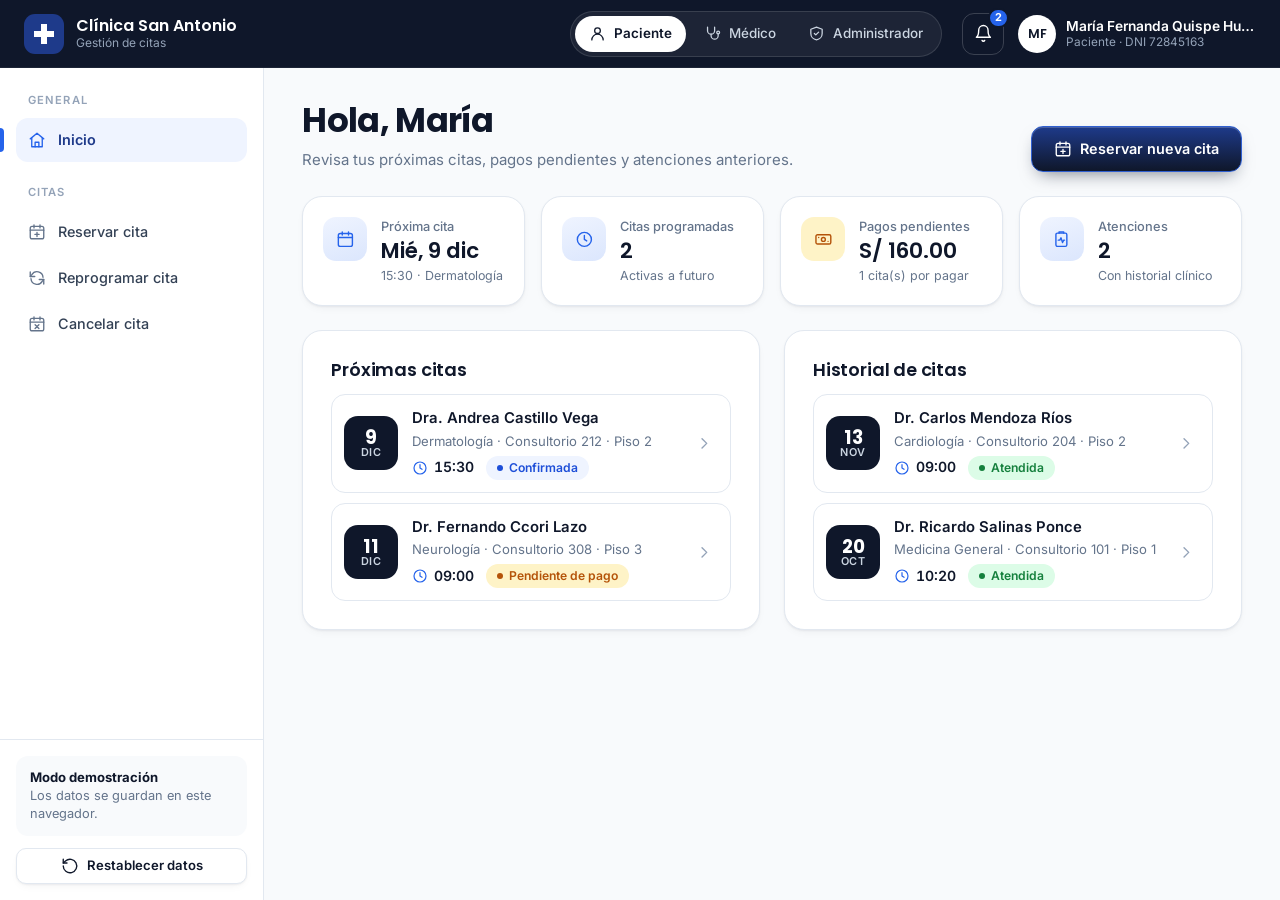
==== frontend/index.html @ 814caeb9 "checkpoint: avance inicial frontend modular" ====
<!doctype html>
<html lang="es">
<head>
  <meta charset="utf-8">
  <meta name="viewport" content="width=device-width, initial-scale=1">
  <meta name="description" content="Sistema de gestión de citas médicas de la Clínica San Antonio.">
  <meta name="theme-color" content="#0F172A">
  <title>Clínica San Antonio · Gestión de citas</title>
  <link rel="icon" href="data:image/svg+xml,%3Csvg xmlns='http://www.w3.org/2000/svg' viewBox='0 0 40 40'%3E%3Crect width='40' height='40' rx='11' fill='%231E3A8A'/%3E%3Cpath d='M17 10h6v7h7v6h-7v7h-6v-7h-7v-6h7z' fill='%23fff'/%3E%3C/svg%3E">
  <link rel="preconnect" href="https://fonts.googleapis.com">
  <link rel="preconnect" href="https://fonts.gstatic.com" crossorigin>
  <link rel="stylesheet" href="https://fonts.googleapis.com/css2?family=Inter:wght@400;500;600;700&family=Poppins:wght@500;600;700&display=swap">
  <link rel="stylesheet" href="css/global.css">
  <link rel="stylesheet" href="css/modules.css">
</head>
<body>
  <a class="salto-contenido" href="#vista">Saltar al contenido</a>

  <header class="barra-superior">
    <button class="boton-icono boton-menu" id="botonMenu" type="button" aria-label="Abrir menú" aria-controls="menuLateral" aria-expanded="false">
      <svg class="icono" viewBox="0 0 24 24" aria-hidden="true"><path d="M4 6h16M4 12h16M4 18h16"/></svg>
    </button>

    <a class="marca" href="#/inicio">
      <svg class="marca__logo" viewBox="0 0 40 40" aria-hidden="true">
        <rect width="40" height="40" rx="11" fill="#1E3A8A"/>
        <path d="M17 10h6v7h7v6h-7v7h-6v-7h-7v-6h7z" fill="#fff"/>
      </svg>
      <span class="marca__texto">
        <strong>Clínica San Antonio</strong>
        <small>Gestión de citas</small>
      </span>
    </a>

    <div class="selector-rol" id="selectorRol" role="group" aria-label="Cambiar rol activo">
      <button class="selector-rol__opcion" type="button" data-rol="paciente" aria-pressed="false">
        <svg class="icono" viewBox="0 0 24 24" aria-hidden="true"><circle cx="12" cy="8" r="4"/><path d="M4 21a8 8 0 0 1 16 0"/></svg>
        <span class="selector-rol__texto">Paciente</span>
      </button>
      <button class="selector-rol__opcion" type="button" data-rol="medico" aria-pressed="false">
        <svg class="icono" viewBox="0 0 24 24" aria-hidden="true"><path d="M5 3v5a5 5 0 0 0 10 0V3"/><path d="M10 13v2a5 5 0 0 0 10 0v-2.5"/><circle cx="20" cy="10.5" r="2"/></svg>
        <span class="selector-rol__texto">Médico</span>
      </button>
      <button class="selector-rol__opcion" type="button" data-rol="administrador" aria-pressed="false">
        <svg class="icono" viewBox="0 0 24 24" aria-hidden="true"><path d="M12 3 4 6v6c0 4.5 3.4 8.3 8 9 4.6-.7 8-4.5 8-9V6z"/><path d="m9 12 2 2 4-4"/></svg>
        <span class="selector-rol__texto">Administrador</span>
      </button>
    </div>

    <div class="barra-superior__acciones">
      <div class="notificaciones">
        <button class="boton-icono" id="botonNotificaciones" type="button" aria-label="Notificaciones" aria-haspopup="true" aria-expanded="false" aria-controls="panelNotificaciones">
          <svg class="icono" viewBox="0 0 24 24" aria-hidden="true"><path d="M6 8a6 6 0 1 1 12 0c0 7 3 9 3 9H3s3-2 3-9"/><path d="M10.3 21a1.9 1.9 0 0 0 3.4 0"/></svg>
          <span class="contador" id="contadorNotificaciones" hidden>0</span>
        </button>
        <section class="panel-notificaciones" id="panelNotificaciones" aria-label="Notificaciones" hidden>
          <header class="panel-notificaciones__cabecera">
            <h2>Notificaciones</h2>
            <button class="boton boton--fantasma boton--pequeno" id="botonMarcarLeidas" type="button">Marcar todas como leídas</button>
          </header>
          <ul class="panel-notificaciones__lista" id="listaNotificaciones"></ul>
        </section>
      </div>

      <div class="usuario-actual">
        <span class="avatar avatar--claro" id="usuarioIniciales" aria-hidden="true"></span>
        <span class="usuario-actual__texto">
          <strong id="usuarioNombre"></strong>
          <small id="usuarioDetalle"></small>
        </span>
      </div>
    </div>
  </header>

  <div class="fondo-menu" id="fondoMenu" hidden></div>

  <div class="distribucion">
    <aside class="menu-lateral" id="menuLateral" aria-label="Menú principal">
      <nav class="menu-lateral__navegacion" id="navegacion"></nav>
      <footer class="menu-lateral__pie">
        <p class="menu-lateral__modo">
          <strong>Modo demostración</strong>
          Los datos se guardan en este navegador.
        </p>
        <button class="boton boton--secundario boton--pequeno boton--bloque" id="botonRestablecer" type="button">
          <svg class="icono" viewBox="0 0 24 24" aria-hidden="true"><path d="M3 12a9 9 0 1 0 3-6.7L3 8"/><path d="M3 3v5h5"/></svg>
          Restablecer datos
        </button>
      </footer>
    </aside>

    <main class="vista" id="vista" tabindex="-1"></main>
  </div>

  <div id="capaModal"></div>
  <div class="contenedor-toast" id="contenedorToast" role="status" aria-live="polite"></div>

  <script type="module" src="js/main.js"></script>
</body>
</html>
---- frontend/css/global.css ----
:root {
  --color-noche: #0F172A;
  --color-noche-2: #1E293B;
  --color-azul: #1E3A8A;
  --color-azul-medio: #1D4ED8;
  --color-azul-claro: #2563EB;
  --color-azul-suave: #EFF4FF;
  --color-azul-borde: #D6E2FB;
  --color-fondo: #F8FAFC;
  --color-superficie: #FFFFFF;
  --color-superficie-2: #F1F5F9;
  --color-titulo: #0F172A;
  --color-texto: #334155;
  --color-texto-suave: #64748B;
  --color-texto-tenue: #94A3B8;
  --color-borde: #E2E8F0;
  --color-borde-fuerte: #CBD5E1;
  --color-exito: #15803D;
  --color-exito-suave: #DCFCE7;
  --color-alerta: #B45309;
  --color-alerta-suave: #FEF3C7;
  --color-peligro: #B91C1C;
  --color-peligro-suave: #FEE2E2;
  --color-violeta: #6D28D9;
  --color-violeta-suave: #EDE9FE;
  --degradado-primario: linear-gradient(180deg, #1E3A8A 0%, #0F172A 100%);
  --sombra-sm: 0 1px 2px rgba(15, 23, 42, .05), 0 4px 12px -6px rgba(15, 23, 42, .10);
  --sombra-md: 0 12px 30px -14px rgba(15, 23, 42, .25), 0 2px 6px rgba(15, 23, 42, .04);
  --sombra-lg: 0 28px 60px -24px rgba(15, 23, 42, .40);
  --radio-sm: 10px;
  --radio: 14px;
  --radio-lg: 20px;
  --fuente: 'Inter', system-ui, -apple-system, 'Segoe UI', Roboto, sans-serif;
  --fuente-titulos: 'Poppins', 'Inter', system-ui, sans-serif;
  --alto-barra: 68px;
  --ancho-menu: 264px;
  color-scheme: light;
}

*,
*::before,
*::after {
  box-sizing: border-box;
}

html {
  -webkit-text-size-adjust: 100%;
  scroll-padding-top: calc(var(--alto-barra) + 16px);
}

body {
  margin: 0;
  min-height: 100vh;
  background: var(--color-fondo);
  color: var(--color-texto);
  font: 400 15px/1.6 var(--fuente);
  -webkit-font-smoothing: antialiased;
}

body.modal-abierto {
  overflow: hidden;
}

h1, h2, h3, h4, h5 {
  margin: 0;
  color: var(--color-titulo);
  font-family: var(--fuente-titulos);
  line-height: 1.25;
  text-wrap: balance;
}

p, ul, ol, dl, dd, figure {
  margin: 0;
}

ul, ol {
  padding: 0;
  list-style: none;
}

a {
  color: var(--color-azul-claro);
}

button, input, select, textarea {
  font: inherit;
  color: inherit;
}

button {
  cursor: pointer;
}

:focus-visible {
  outline: 2px solid var(--color-azul-claro);
  outline-offset: 2px;
}

[hidden] {
  display: none !important;
}

.icono {
  width: 1.25em;
  height: 1.25em;
  flex: none;
  fill: none;
  stroke: currentColor;
  stroke-width: 1.8;
  stroke-linecap: round;
  stroke-linejoin: round;
}

.solo-lector {
  position: absolute;
  width: 1px;
  height: 1px;
  overflow: hidden;
  clip: rect(0 0 0 0);
  white-space: nowrap;
}

.salto-contenido {
  position: fixed;
  top: 8px;
  left: 8px;
  z-index: 100;
  padding: 10px 16px;
  border-radius: var(--radio-sm);
  background: #fff;
  color: var(--color-noche);
  font-weight: 600;
  transform: translateY(-200%);
}

.salto-contenido:focus {
  transform: none;
}

.barra-superior {
  position: fixed;
  inset: 0 0 auto;
  z-index: 40;
  display: flex;
  align-items: center;
  gap: 20px;
  height: var(--alto-barra);
  padding: 0 24px;
  background: var(--color-noche);
  border-bottom: 1px solid rgba(255, 255, 255, .06);
  color: #fff;
}

.marca {
  display: flex;
  align-items: center;
  gap: 12px;
  min-width: 0;
  color: #fff;
  text-decoration: none;
}

.marca__logo {
  width: 40px;
  height: 40px;
  flex: none;
}

.marca__texto strong {
  display: block;
  font-family: var(--fuente-titulos);
  font-size: 1rem;
  font-weight: 600;
  line-height: 1.15;
  white-space: nowrap;
}

.marca__texto small {
  display: block;
  color: var(--color-texto-tenue);
  font-size: .75rem;
  line-height: 1.3;
}

.selector-rol {
  display: flex;
  gap: 4px;
  margin-left: auto;
  padding: 4px;
  border: 1px solid rgba(255, 255, 255, .12);
  border-radius: 999px;
  background: rgba(255, 255, 255, .06);
}

.selector-rol__opcion {
  display: flex;
  align-items: center;
  gap: 8px;
  height: 36px;
  padding: 0 14px;
  border: 0;
  border-radius: 999px;
  background: transparent;
  color: #CBD5E1;
  font-size: .84rem;
  font-weight: 500;
  transition: background .15s, color .15s;
}

.selector-rol__opcion .icono {
  width: 17px;
  height: 17px;
}

.selector-rol__opcion:hover {
  background: rgba(255, 255, 255, .08);
  color: #fff;
}

.selector-rol__opcion[aria-pressed="true"] {
  background: #fff;
  color: var(--color-noche);
  font-weight: 600;
}

.barra-superior__acciones {
  display: flex;
  align-items: center;
  gap: 14px;
}

.boton-icono {
  position: relative;
  display: grid;
  place-items: center;
  width: 42px;
  height: 42px;
  flex: none;
  border: 1px solid rgba(255, 255, 255, .18);
  border-radius: 12px;
  background: transparent;
  color: #fff;
  transition: background .15s, border-color .15s;
}

.boton-icono:hover,
.boton-icono[aria-expanded="true"] {
  background: rgba(255, 255, 255, .1);
  border-color: rgba(255, 255, 255, .4);
}

.boton-menu {
  display: none;
}

.contador {
  position: absolute;
  top: -6px;
  right: -6px;
  display: grid;
  place-items: center;
  min-width: 20px;
  height: 20px;
  padding: 0 5px;
  border: 2px solid var(--color-noche);
  border-radius: 10px;
  background: var(--color-azul-claro);
  color: #fff;
  font-size: .68rem;
  font-weight: 700;
  line-height: 1;
}

.usuario-actual {
  display: flex;
  align-items: center;
  gap: 10px;
  min-width: 0;
}

.usuario-actual__texto {
  min-width: 0;
}

.usuario-actual strong {
  display: block;
  max-width: 190px;
  overflow: hidden;
  color: #fff;
  font-size: .86rem;
  font-weight: 600;
  line-height: 1.25;
  text-overflow: ellipsis;
  white-space: nowrap;
}

.usuario-actual small {
  display: block;
  color: var(--color-texto-tenue);
  font-size: .74rem;
  line-height: 1.25;
}

.avatar {
  display: grid;
  place-items: center;
  width: 44px;
  height: 44px;
  flex: none;
  border-radius: 14px;
  background: linear-gradient(160deg, #EFF4FF, #DBE6FD);
  color: var(--color-azul);
  font-family: var(--fuente-titulos);
  font-size: .9rem;
  font-weight: 600;
}

.avatar--claro {
  width: 38px;
  height: 38px;
  border-radius: 50%;
  background: #fff;
  color: var(--color-noche);
  font-size: .78rem;
}

.avatar--grande {
  width: 60px;
  height: 60px;
  border-radius: 18px;
  font-size: 1.05rem;
}

.avatar--oscuro {
  background: var(--color-noche);
  color: #fff;
}

.notificaciones {
  position: relative;
}

.panel-notificaciones {
  position: absolute;
  top: calc(100% + 12px);
  right: 0;
  z-index: 50;
  width: min(390px, calc(100vw - 24px));
  overflow: hidden;
  border: 1px solid var(--color-borde);
  border-radius: 16px;
  background: #fff;
  box-shadow: var(--sombra-lg);
  color: var(--color-texto);
}

.panel-notificaciones__cabecera {
  display: flex;
  align-items: center;
  justify-content: space-between;
  gap: 12px;
  padding: 14px 16px 14px 20px;
  border-bottom: 1px solid var(--color-borde);
}

.panel-notificaciones__cabecera h2 {
  font-size: .98rem;
  font-weight: 600;
}

.panel-notificaciones__lista {
  max-height: 380px;
  overflow-y: auto;
}

.notificacion {
  position: relative;
  display: grid;
  gap: 2px;
  width: 100%;
  padding: 14px 20px 14px 38px;
  border: 0;
  border-bottom: 1px solid var(--color-borde);
  background: #fff;
  text-align: left;
}

.notificacion:hover {
  background: var(--color-fondo);
}

.notificacion--no-leida {
  background: var(--color-azul-suave);
}

.notificacion--no-leida::before {
  content: "";
  position: absolute;
  top: 21px;
  left: 18px;
  width: 8px;
  height: 8px;
  border-radius: 50%;
  background: var(--color-azul-claro);
}

.notificacion strong {
  color: var(--color-titulo);
  font-size: .9rem;
  font-weight: 600;
}

.notificacion span {
  font-size: .85rem;
  line-height: 1.5;
}

.notificacion time {
  color: var(--color-texto-suave);
  font-size: .74rem;
}

.panel-notificaciones__vacio {
  padding: 36px 24px;
  color: var(--color-texto-suave);
  font-size: .9rem;
  text-align: center;
}

.distribucion {
  min-height: 100vh;
  padding-top: var(--alto-barra);
}

.menu-lateral {
  position: fixed;
  top: var(--alto-barra);
  bottom: 0;
  left: 0;
  z-index: 30;
  display: flex;
  flex-direction: column;
  width: var(--ancho-menu);
  overflow-y: auto;
  border-right: 1px solid var(--color-borde);
  background: #fff;
}

.menu-lateral__navegacion {
  display: grid;
  gap: 22px;
  padding: 24px 16px;
}

.menu-seccion__titulo {
  margin-bottom: 8px;
  padding: 0 12px;
  color: var(--color-texto-tenue);
  font-family: var(--fuente);
  font-size: .7rem;
  font-weight: 600;
  letter-spacing: .1em;
  text-transform: uppercase;
}

.menu-seccion__lista {
  display: grid;
  gap: 2px;
}

.menu-enlace {
  position: relative;
  display: flex;
  align-items: center;
  gap: 12px;
  min-height: 44px;
  padding: 0 12px;
  border-radius: 12px;
  color: var(--color-texto);
  font-size: .9rem;
  font-weight: 500;
  text-decoration: none;
  transition: background .15s, color .15s;
}

.menu-enlace .icono {
  color: var(--color-texto-suave);
}

.menu-enlace:hover {
  background: var(--color-superficie-2);
  color: var(--color-titulo);
}

.menu-enlace[aria-current="page"] {
  background: var(--color-azul-suave);
  color: var(--color-azul);
  font-weight: 600;
}

.menu-enlace[aria-current="page"] .icono {
  color: var(--color-azul-claro);
}

.menu-enlace[aria-current="page"]::before {
  content: "";
  position: absolute;
  top: 10px;
  bottom: 10px;
  left: -16px;
  width: 4px;
  border-radius: 0 4px 4px 0;
  background: var(--color-azul-claro);
}

.menu-lateral__pie {
  display: grid;
  gap: 12px;
  margin-top: auto;
  padding: 16px;
  border-top: 1px solid var(--color-borde);
}

.menu-lateral__modo {
  padding: 12px 14px;
  border-radius: 12px;
  background: var(--color-fondo);
  color: var(--color-texto-suave);
  font-size: .8rem;
  line-height: 1.45;
}

.menu-lateral__modo strong {
  display: block;
  color: var(--color-titulo);
  font-size: .82rem;
}

.fondo-menu {
  position: fixed;
  inset: var(--alto-barra) 0 0;
  z-index: 25;
  background: rgba(15, 23, 42, .45);
}

.vista {
  margin-left: var(--ancho-menu);
  padding: 32px clamp(16px, 3vw, 40px) 72px;
  outline: none;
}

.vista__contenido {
  max-width: 1180px;
  margin: 0 auto;
}

.boton {
  display: inline-flex;
  align-items: center;
  justify-content: center;
  gap: 8px;
  min-height: 46px;
  padding: 0 22px;
  border: 1px solid transparent;
  border-radius: 12px;
  font-size: .9rem;
  font-weight: 600;
  line-height: 1.2;
  text-decoration: none;
  white-space: nowrap;
  transition: transform .15s, box-shadow .2s, background .2s, border-color .2s, color .2s;
}

.boton .icono {
  width: 18px;
  height: 18px;
}

.boton--primario {
  border-color: #2F5FD0;
  background: var(--degradado-primario);
  box-shadow: 0 8px 18px -8px rgba(15, 23, 42, .6), inset 0 1px 0 rgba(255, 255, 255, .2);
  color: #fff;
}

.boton--primario:hover:not(:disabled) {
  transform: translateY(-1px);
  box-shadow: 0 12px 22px -8px rgba(15, 23, 42, .65), inset 0 1px 0 rgba(255, 255, 255, .2);
}

.boton--secundario {
  border-color: var(--color-borde);
  background: #fff;
  box-shadow: var(--sombra-sm);
  color: var(--color-noche);
}

.boton--secundario:hover:not(:disabled) {
  border-color: var(--color-azul-claro);
  color: var(--color-azul-claro);
}

.boton--suave {
  background: var(--color-azul-suave);
  color: var(--color-azul);
}

.boton--suave:hover:not(:disabled) {
  background: var(--color-azul);
  color: #fff;
}

.boton--peligro {
  background: var(--color-peligro);
  box-shadow: 0 8px 18px -8px rgba(185, 28, 28, .6);
  color: #fff;
}

.boton--peligro:hover:not(:disabled) {
  background: #991B1B;
}

.boton--fantasma {
  padding: 0 10px;
  background: transparent;
  color: var(--color-azul-claro);
}

.boton--fantasma:hover:not(:disabled) {
  background: var(--color-azul-suave);
}

.boton--pequeno {
  min-height: 36px;
  padding: 0 14px;
  border-radius: 10px;
  font-size: .82rem;
}

.boton--bloque {
  width: 100%;
}

.boton:disabled {
  cursor: not-allowed;
  opacity: .5;
  box-shadow: none;
}

.giro {
  width: 16px;
  height: 16px;
  flex: none;
  border: 2px solid currentColor;
  border-right-color: transparent;
  border-radius: 50%;
  animation: girar .7s linear infinite;
}

@keyframes girar {
  to {
    transform: rotate(360deg);
  }
}

.campo {
  display: grid;
  gap: 6px;
  min-width: 0;
}

.campo__etiqueta {
  color: var(--color-titulo);
  font-size: .82rem;
  font-weight: 600;
}

.campo__ayuda {
  display: flex;
  justify-content: space-between;
  gap: 12px;
  color: var(--color-texto-suave);
  font-size: .78rem;
}

.entrada {
  width: 100%;
  min-height: 48px;
  padding: 0 16px;
  border: 1px solid var(--color-borde);
  border-radius: 12px;
  background: #fff;
  color: var(--color-titulo);
  transition: border-color .15s, box-shadow .15s;
}

.entrada::placeholder {
  color: var(--color-texto-tenue);
}

.entrada:hover {
  border-color: var(--color-borde-fuerte);
}

.entrada:focus {
  outline: none;
  border-color: var(--color-azul-claro);
  box-shadow: 0 0 0 4px var(--color-azul-suave);
}

textarea.entrada {
  display: block;
  min-height: 104px;
  padding: 12px 16px;
  line-height: 1.5;
  resize: vertical;
}

.insignia {
  display: inline-flex;
  align-items: center;
  gap: 6px;
  padding: 4px 11px;
  border-radius: 999px;
  font-size: .76rem;
  font-weight: 600;
  line-height: 1.3;
  white-space: nowrap;
}

.insignia::before {
  content: "";
  width: 6px;
  height: 6px;
  border-radius: 50%;
  background: currentColor;
}

.insignia--info {
  background: var(--color-azul-suave);
  color: var(--color-azul-medio);
}

.insignia--exito {
  background: var(--color-exito-suave);
  color: var(--color-exito);
}

.insignia--alerta {
  background: var(--color-alerta-suave);
  color: var(--color-alerta);
}

.insignia--peligro {
  background: var(--color-peligro-suave);
  color: var(--color-peligro);
}

.insignia--violeta {
  background: var(--color-violeta-suave);
  color: var(--color-violeta);
}

.insignia--neutro {
  background: var(--color-superficie-2);
  color: var(--color-texto-suave);
}

.aviso {
  display: flex;
  align-items: flex-start;
  gap: 12px;
  padding: 14px 16px;
  border-radius: var(--radio);
  font-size: .9rem;
  line-height: 1.5;
}

.aviso > .icono {
  width: 19px;
  height: 19px;
  margin-top: 1px;
}

.aviso strong {
  display: block;
  font-weight: 600;
}

.aviso--info {
  background: var(--color-azul-suave);
  color: var(--color-noche);
}

.aviso--info > .icono {
  color: var(--color-azul-claro);
}

.aviso--alerta {
  background: var(--color-alerta-suave);
  color: #7C3E06;
}

.aviso--peligro {
  background: var(--color-peligro-suave);
  color: #7F1D1D;
}

.aviso--exito {
  background: var(--color-exito-suave);
  color: #14532D;
}

.modal-fondo {
  position: fixed;
  inset: 0;
  z-index: 80;
  display: grid;
  place-items: center;
  padding: 16px;
  overflow-y: auto;
  background: rgba(8, 15, 30, .6);
  backdrop-filter: blur(3px);
  animation: aparecer .15s ease-out;
}

.modal {
  width: min(480px, 100%);
  max-height: calc(100vh - 32px);
  overflow-y: auto;
  border-radius: var(--radio-lg);
  background: #fff;
  box-shadow: var(--sombra-lg);
  animation: elevar .2s ease-out;
}

.modal--grande {
  width: min(640px, 100%);
}

.modal__cabecera {
  display: flex;
  align-items: center;
  justify-content: space-between;
  gap: 16px;
  padding: 20px 24px;
  border-radius: var(--radio-lg) var(--radio-lg) 0 0;
  background: var(--color-noche);
}

.modal__cabecera h2 {
  color: #fff;
  font-size: 1.05rem;
  font-weight: 600;
}

.modal__cerrar {
  display: grid;
  place-items: center;
  width: 36px;
  height: 36px;
  border: 0;
  border-radius: 10px;
  background: rgba(255, 255, 255, .1);
  color: #fff;
}

.modal__cerrar:hover {
  background: rgba(255, 255, 255, .2);
}

.modal__cuerpo {
  display: grid;
  gap: 16px;
  padding: 24px;
}

.modal__pie {
  display: flex;
  flex-wrap: wrap;
  justify-content: flex-end;
  gap: 10px;
  padding: 0 24px 24px;
}

.confirmacion {
  display: flex;
  align-items: flex-start;
  gap: 16px;
}

.confirmacion__icono {
  display: grid;
  place-items: center;
  width: 48px;
  height: 48px;
  flex: none;
  border-radius: 50%;
  background: var(--color-azul-suave);
  color: var(--color-azul-claro);
}

.confirmacion__icono--peligro {
  background: var(--color-peligro-suave);
  color: var(--color-peligro);
}

.confirmacion__icono .icono {
  width: 24px;
  height: 24px;
}

.confirmacion p {
  padding-top: 4px;
}

.contenedor-toast {
  position: fixed;
  bottom: 24px;
  left: 50%;
  z-index: 90;
  display: grid;
  justify-items: center;
  gap: 10px;
  width: max-content;
  max-width: calc(100vw - 32px);
  transform: translateX(-50%);
  pointer-events: none;
}

.toast {
  display: flex;
  align-items: center;
  gap: 10px;
  padding: 13px 20px;
  border-radius: 14px;
  background: var(--color-noche);
  box-shadow: var(--sombra-lg);
  color: #fff;
  font-size: .9rem;
  font-weight: 500;
  animation: elevar .2s ease-out;
}

.toast .icono {
  color: #6EE7A0;
}

.toast--error .icono {
  color: #FCA5A5;
}

.toast--info .icono {
  color: #93C5FD;
}

.toast--saliendo {
  opacity: 0;
  transition: opacity .25s;
}

@keyframes aparecer {
  from {
    opacity: 0;
  }
}

@keyframes elevar {
  from {
    opacity: 0;
    transform: translateY(8px);
  }
}

@media (max-width: 1080px) {
  .usuario-actual__texto {
    display: none;
  }
}

@media (max-width: 960px) {
  .boton-menu {
    display: grid;
  }

  .barra-superior {
    gap: 14px;
    padding: 0 16px;
  }

  .menu-lateral {
    transform: translateX(-100%);
    transition: transform .2s ease-out;
    box-shadow: var(--sombra-lg);
  }

  body.menu-abierto .menu-lateral {
    transform: none;
  }

  .vista {
    margin-left: 0;
    padding-top: 24px;
  }
}

@media (max-width: 760px) {
  .selector-rol__texto,
  .marca__texto small {
    display: none;
  }

  .selector-rol__opcion {
    width: 36px;
    padding: 0;
    justify-content: center;
  }
}

@media (max-width: 520px) {
  .barra-superior {
    gap: 8px;
    padding: 0 12px;
  }

  .marca__texto {
    display: none;
  }

  .barra-superior__acciones {
    gap: 8px;
  }

  .modal__pie .boton {
    flex: 1;
  }
}

@media (prefers-reduced-motion: reduce) {
  *,
  *::before,
  *::after {
    animation-duration: .01ms !important;
    transition-duration: .01ms !important;
  }
}
---- frontend/css/modules.css ----
.encabezado-modulo {
  margin-bottom: 24px;
}

.migas {
  display: flex;
  flex-wrap: wrap;
  align-items: center;
  gap: 6px;
  margin-bottom: 12px;
  color: var(--color-titulo);
  font-size: .84rem;
  font-weight: 500;
}

.migas a {
  color: var(--color-texto-suave);
  font-weight: 400;
  text-decoration: none;
}

.migas a:hover {
  color: var(--color-azul-claro);
}

.migas .icono {
  width: 14px;
  height: 14px;
  color: var(--color-texto-tenue);
}

.encabezado-modulo__fila {
  display: flex;
  flex-wrap: wrap;
  align-items: flex-end;
  justify-content: space-between;
  gap: 16px 24px;
}

.encabezado-modulo__titulo {
  font-size: clamp(1.6rem, 1.3rem + 1vw, 2.1rem);
  font-weight: 700;
  letter-spacing: -.02em;
}

.encabezado-modulo__descripcion {
  max-width: 62ch;
  margin-top: 6px;
  color: var(--color-texto-suave);
}

.panel {
  padding: 28px;
  border: 1px solid var(--color-borde);
  border-radius: var(--radio-lg);
  background: var(--color-superficie);
  box-shadow: var(--sombra-sm);
}

.panel__cabecera {
  display: flex;
  align-items: center;
  justify-content: space-between;
  gap: 12px;
  margin-bottom: 16px;
}

.panel__titulo {
  font-size: 1.12rem;
  font-weight: 600;
  letter-spacing: -.01em;
}

.panel__titulo:focus {
  outline: none;
}

.panel__titulo--separado {
  margin: 28px 0 4px;
}

.subtitulo {
  margin-bottom: 12px;
  font-family: var(--fuente);
  font-size: .86rem;
  font-weight: 600;
}

.codigo {
  padding: 2px 8px;
  border-radius: 6px;
  background: var(--color-superficie-2);
  color: var(--color-azul);
  font-family: ui-monospace, 'SFMono-Regular', Menlo, Consolas, monospace;
  font-size: .8em;
  font-weight: 600;
}

.vacio {
  display: grid;
  grid-column: 1 / -1;
  justify-items: center;
  gap: 10px;
  padding: 40px 20px;
  border: 1px dashed var(--color-borde-fuerte);
  border-radius: var(--radio);
  text-align: center;
}

.vacio__icono {
  display: grid;
  place-items: center;
  width: 52px;
  height: 52px;
  border-radius: 16px;
  background: var(--color-azul-suave);
  color: var(--color-azul-claro);
}

.vacio__titulo {
  color: var(--color-titulo);
  font-size: .98rem;
}

.vacio__mensaje {
  max-width: 44ch;
  color: var(--color-texto-suave);
  font-size: .9rem;
}

.vacio .boton {
  margin-top: 6px;
}

.boton--peligro-suave {
  border-color: #FBD5D5;
  background: #fff;
  color: var(--color-peligro);
}

.boton--peligro-suave:hover:not(:disabled) {
  border-color: var(--color-peligro);
  background: var(--color-peligro-suave);
}

.stepper {
  display: flex;
  align-items: flex-start;
  margin-bottom: 24px;
  padding: 22px 28px 18px;
  border: 1px solid var(--color-borde);
  border-radius: var(--radio-lg);
  background: #fff;
  box-shadow: var(--sombra-sm);
}

.stepper__paso {
  position: relative;
  display: flex;
  flex: 1;
  flex-direction: column;
  align-items: center;
  gap: 8px;
  color: var(--color-texto-suave);
  font-size: .84rem;
  font-weight: 500;
  text-align: center;
}

.stepper__paso:not(:last-child)::after {
  content: "";
  position: absolute;
  top: 18px;
  right: calc(-50% + 26px);
  left: calc(50% + 26px);
  height: 2px;
  border-radius: 2px;
  background: var(--color-borde);
}

.stepper__paso--completado:not(:last-child)::after {
  background: var(--color-azul-claro);
}

.stepper__marcador {
  display: grid;
  place-items: center;
  width: 38px;
  height: 38px;
  border: 2px solid var(--color-borde);
  border-radius: 50%;
  background: #fff;
  color: var(--color-texto-suave);
  font-family: var(--fuente-titulos);
  font-size: .9rem;
  font-weight: 600;
  transition: all .2s;
}

.stepper__marcador .icono {
  width: 18px;
  height: 18px;
  stroke-width: 2.6;
}

.stepper__paso--actual {
  color: var(--color-titulo);
  font-weight: 600;
}

.stepper__paso--actual .stepper__marcador {
  border-color: #2F5FD0;
  background: var(--degradado-primario);
  box-shadow: 0 0 0 6px var(--color-azul-suave);
  color: #fff;
}

.stepper__paso--completado {
  color: var(--color-titulo);
}

.stepper__paso--completado .stepper__marcador {
  border-color: var(--color-noche);
  background: var(--color-noche);
  color: #fff;
}

.en-construccion {
  display: flex;
  align-items: flex-start;
  gap: 16px;
  padding: 18px 20px;
  border: 1px solid var(--color-azul-borde);
  border-radius: var(--radio);
  background: linear-gradient(180deg, #F5F8FF, #EEF3FD);
}

.en-construccion__icono {
  display: grid;
  place-items: center;
  width: 44px;
  height: 44px;
  flex: none;
  border-radius: 12px;
  background: var(--color-noche);
  color: #fff;
}

.en-construccion__etiqueta {
  color: var(--color-azul);
  font-size: .74rem;
  font-weight: 700;
  letter-spacing: .08em;
  text-transform: uppercase;
}

.en-construccion__texto {
  margin-top: 4px;
  color: var(--color-texto);
  font-size: .9rem;
}

.en-construccion__responsable {
  margin-top: 8px;
  color: var(--color-texto-suave);
  font-size: .84rem;
}

.en-construccion__responsable strong {
  color: var(--color-titulo);
}

.lista-citas {
  display: grid;
  gap: 10px;
  margin-top: 12px;
  container-type: inline-size;
}


.fila-cita,
.fila-medico {
  display: flex;
  align-items: center;
  gap: 16px;
  padding: 12px 16px 12px 12px;
  border: 1px solid var(--color-borde);
  border-radius: var(--radio);
  background: #fff;
  color: inherit;
  text-decoration: none;
  transition: border-color .15s, box-shadow .15s, transform .15s;
}

.fila-cita:hover,
.fila-medico:hover {
  border-color: var(--color-azul-claro);
  box-shadow: 0 8px 22px -14px rgba(37, 99, 235, .55);
  transform: translateY(-1px);
}

.fila-cita--seleccionada,
.fila-medico--seleccionada {
  border-color: var(--color-azul-claro);
  background: var(--color-azul-suave);
}

.fila-cita__fecha {
  display: grid;
  place-items: center;
  align-content: center;
  width: 54px;
  height: 54px;
  flex: none;
  border-radius: 14px;
  background: var(--color-noche);
  color: #fff;
  line-height: 1.05;
}

.fila-cita__fecha b {
  font-family: var(--fuente-titulos);
  font-size: 1.15rem;
}

.fila-cita__fecha small {
  color: #CBD5E1;
  font-size: .68rem;
  font-weight: 600;
  letter-spacing: .06em;
  text-transform: uppercase;
}

.fila-cita__info,
.fila-medico__info {
  display: grid;
  flex: 1;
  min-width: 0;
}

.fila-cita__info strong,
.fila-medico__info strong {
  overflow: hidden;
  color: var(--color-titulo);
  font-size: .93rem;
  font-weight: 600;
  text-overflow: ellipsis;
  white-space: nowrap;
}

.fila-cita__info small,
.fila-medico__info small {
  overflow: hidden;
  color: var(--color-texto-suave);
  font-size: .82rem;
  text-overflow: ellipsis;
  white-space: nowrap;
}

.fila-cita__hora {
  display: flex;
  align-items: center;
  gap: 6px;
  color: var(--color-titulo);
  font-size: .88rem;
  font-weight: 600;
  font-variant-numeric: tabular-nums;
}

.fila-cita__hora .icono {
  width: 16px;
  height: 16px;
  color: var(--color-azul-claro);
}

.fila-cita__ir,
.fila-medico__ir {
  color: var(--color-texto-tenue);
}

.fila-medico__conteos {
  display: flex;
  flex-wrap: wrap;
  justify-content: flex-end;
  gap: 6px;
}

.fila-cita__meta {
  display: flex;
  align-items: center;
  gap: 16px;
}

@container (max-width: 560px) {
  .fila-cita {
    display: grid;
    grid-template-columns: 54px minmax(0, 1fr) auto;
    grid-template-areas:
      "fecha info ir"
      "fecha meta ir";
    gap: 4px 14px;
  }

  .fila-cita__fecha {
    grid-area: fecha;
  }

  .fila-cita__info {
    grid-area: info;
  }

  .fila-cita__meta {
    grid-area: meta;
    gap: 12px;
  }

  .fila-cita__ir {
    grid-area: ir;
  }
}

.indicadores {
  display: grid;
  grid-template-columns: repeat(4, minmax(0, 1fr));
  gap: 16px;
  margin-bottom: 24px;
}

.indicador {
  display: flex;
  align-items: flex-start;
  gap: 14px;
  padding: 20px;
  border: 1px solid var(--color-borde);
  border-radius: var(--radio-lg);
  background: #fff;
  box-shadow: var(--sombra-sm);
}

.indicador__icono {
  display: grid;
  place-items: center;
  width: 44px;
  height: 44px;
  flex: none;
  border-radius: 13px;
  background: linear-gradient(160deg, #EFF4FF, #DBE6FD);
  color: var(--color-azul-claro);
}

.indicador--alerta .indicador__icono {
  background: var(--color-alerta-suave);
  color: var(--color-alerta);
}

.indicador__etiqueta {
  color: var(--color-texto-suave);
  font-size: .8rem;
  font-weight: 500;
}

.indicador__valor {
  color: var(--color-titulo);
  font-family: var(--fuente-titulos);
  font-size: 1.35rem;
  font-weight: 600;
  font-variant-numeric: tabular-nums;
  line-height: 1.3;
}

.indicador__detalle {
  color: var(--color-texto-suave);
  font-size: .78rem;
}

.rejilla-inicio {
  display: grid;
  grid-template-columns: repeat(2, minmax(0, 1fr));
  gap: 24px;
  align-items: start;
}

.rejilla-inicio .panel__cabecera {
  margin-bottom: 4px;
}

.lista-datos {
  display: grid;
}

.lista-datos > div {
  display: flex;
  align-items: baseline;
  justify-content: space-between;
  gap: 16px;
  padding: 12px 0;
  border-bottom: 1px solid var(--color-borde);
  font-size: .9rem;
}

.lista-datos > div:last-child {
  border-bottom: 0;
}

.lista-datos dt {
  flex: none;
  color: var(--color-texto-suave);
}

.lista-datos dd {
  color: var(--color-titulo);
  font-weight: 600;
  text-align: right;
}

.lista-datos dd small {
  display: block;
  color: var(--color-texto-suave);
  font-size: .78rem;
  font-weight: 400;
}

.lista-datos__monto {
  font-family: var(--fuente-titulos);
  font-size: 1.1rem;
}

.lista-datos__pendiente {
  color: var(--color-texto-tenue);
  font-weight: 400;
}

.lista-datos__total dd {
  font-family: var(--fuente-titulos);
  font-size: 1.45rem;
  font-weight: 700;
}

.lista-datos--apilada > div {
  display: grid;
  gap: 2px;
}

.lista-datos--apilada dd {
  font-weight: 500;
  text-align: left;
}

.lista-datos--resumen {
  margin-bottom: 20px;
  padding: 4px 20px;
  border: 1px solid var(--color-borde);
  border-radius: var(--radio);
  background: var(--color-fondo);
}

.detalle-cita {
  display: grid;
  grid-template-columns: minmax(0, 1fr) 360px;
  gap: 24px;
  align-items: start;
}

.detalle-cita__principal,
.detalle-cita__lateral {
  display: grid;
  gap: 24px;
}

.ficha {
  overflow: hidden;
  border: 1px solid var(--color-borde);
  border-radius: var(--radio-lg);
  background: #fff;
  box-shadow: var(--sombra-sm);
}

.ficha__cabecera {
  display: flex;
  align-items: center;
  justify-content: space-between;
  gap: 12px;
  padding: 18px 24px;
  background: var(--color-noche);
  color: #fff;
}

.ficha__cabecera span {
  display: block;
  color: var(--color-texto-tenue);
  font-size: .78rem;
}

.ficha__cabecera b {
  font-family: var(--fuente-titulos);
  font-size: 1.1rem;
  font-weight: 600;
  letter-spacing: .02em;
}

.ficha__cabecera .insignia {
  background: #fff;
}

.ficha__medico {
  display: flex;
  align-items: center;
  gap: 16px;
  padding: 22px 24px;
  border-bottom: 1px solid var(--color-borde);
}

.ficha__medico h2 {
  font-size: 1.15rem;
  font-weight: 600;
}

.ficha__especialidad {
  color: var(--color-azul-claro);
  font-size: .74rem;
  font-weight: 700;
  letter-spacing: .08em;
  text-transform: uppercase;
}

.ficha__cmp {
  color: var(--color-texto-suave);
  font-size: .84rem;
}

.ficha__fila {
  display: flex;
  align-items: flex-start;
  gap: 14px;
  padding: 14px 24px;
  border-bottom: 1px solid var(--color-borde);
  font-size: .92rem;
}

.ficha__fila:last-child {
  border-bottom: 0;
}

.ficha__fila > .icono {
  margin-top: 2px;
  color: var(--color-azul-claro);
}

.ficha__etiqueta {
  width: 88px;
  flex: none;
  color: var(--color-texto-suave);
}

.ficha__valor {
  flex: 1;
  min-width: 0;
  color: var(--color-titulo);
  font-weight: 600;
  overflow-wrap: anywhere;
}

.ficha__valor small {
  margin-left: 6px;
  color: var(--color-texto-suave);
  font-weight: 400;
}

.acciones-detalle {
  display: grid;
  gap: 10px;
}

.linea-tiempo {
  position: relative;
  display: grid;
  gap: 18px;
  padding-left: 22px;
}

.linea-tiempo::before {
  content: "";
  position: absolute;
  top: 6px;
  bottom: 6px;
  left: 5px;
  width: 2px;
  border-radius: 2px;
  background: var(--color-borde);
}

.linea-tiempo__evento {
  position: relative;
  display: grid;
  gap: 2px;
}

.linea-tiempo__evento::before {
  content: "";
  position: absolute;
  top: 5px;
  left: -22px;
  width: 12px;
  height: 12px;
  border: 2px solid #fff;
  border-radius: 50%;
  background: var(--color-azul-claro);
  box-shadow: 0 0 0 2px var(--color-azul-borde);
}

.linea-tiempo__evento time {
  color: var(--color-texto-suave);
  font-size: .76rem;
}

.linea-tiempo__evento p {
  color: var(--color-titulo);
  font-size: .88rem;
  line-height: 1.45;
}

.linea-tiempo__evento small {
  color: var(--color-texto-suave);
  font-size: .78rem;
}

.asistente {
  display: grid;
  grid-template-columns: minmax(0, 1fr) 340px;
  gap: 24px;
  align-items: start;
}

.asistente__principal {
  display: grid;
  gap: 20px;
}

.asistente__paso {
  color: var(--color-azul-claro);
  font-size: .74rem;
  font-weight: 700;
  letter-spacing: .08em;
  text-transform: uppercase;
}

.asistente__cabecera .panel__titulo {
  margin-top: 2px;
  font-size: 1.3rem;
}

.asistente__subtitulo {
  margin-top: 4px;
  color: var(--color-texto-suave);
  font-size: .92rem;
}

.buscador {
  position: relative;
  display: block;
}

.buscador > .icono {
  position: absolute;
  top: 50%;
  left: 16px;
  color: var(--color-texto-suave);
  transform: translateY(-50%);
  pointer-events: none;
}

.buscador .entrada {
  padding-left: 48px;
}

.pastillas {
  display: flex;
  flex-wrap: wrap;
  gap: 8px;
}

.pastilla {
  min-height: 36px;
  padding: 0 14px;
  border: 1px solid var(--color-borde);
  border-radius: 999px;
  background: #fff;
  color: var(--color-texto);
  font-size: .82rem;
  font-weight: 500;
  transition: all .15s;
}

.pastilla:hover {
  border-color: var(--color-azul-claro);
  color: var(--color-azul-claro);
}

.pastilla[aria-pressed="true"] {
  border-color: var(--color-noche);
  background: var(--color-noche);
  color: #fff;
}

.rejilla-medicos {
  display: grid;
  grid-template-columns: repeat(2, minmax(0, 1fr));
  gap: 12px;
}

.tarjeta-medico {
  position: relative;
  display: flex;
  align-items: flex-start;
  gap: 14px;
  width: 100%;
  padding: 16px;
  border: 1.5px solid var(--color-borde);
  border-radius: 16px;
  background: #fff;
  text-align: left;
  transition: border-color .15s, box-shadow .15s, transform .15s, background .15s;
}

.tarjeta-medico:hover:not(:disabled) {
  border-color: var(--color-azul-claro);
  box-shadow: 0 8px 22px -14px rgba(37, 99, 235, .55);
  transform: translateY(-1px);
}

.tarjeta-medico--seleccionada {
  border-color: var(--color-azul-claro);
  background: var(--color-azul-suave);
}

.tarjeta-medico:disabled {
  cursor: not-allowed;
  opacity: .6;
}

.tarjeta-medico__cuerpo {
  display: grid;
  gap: 1px;
  min-width: 0;
  padding-right: 22px;
}

.tarjeta-medico__especialidad {
  color: var(--color-azul-claro);
  font-size: .7rem;
  font-weight: 700;
  letter-spacing: .08em;
  text-transform: uppercase;
}

.tarjeta-medico__nombre {
  color: var(--color-titulo);
  font-size: .95rem;
  font-weight: 600;
  line-height: 1.3;
}

.tarjeta-medico__dato {
  color: var(--color-texto-suave);
  font-size: .8rem;
}

.tarjeta-medico__disponibilidad {
  display: inline-flex;
  align-items: center;
  gap: 6px;
  margin-top: 6px;
  color: var(--color-exito);
  font-size: .78rem;
  font-weight: 600;
}

.tarjeta-medico__disponibilidad .icono {
  width: 15px;
  height: 15px;
}

.tarjeta-medico__disponibilidad--agotada {
  color: var(--color-alerta);
}

.tarjeta-medico__marca {
  position: absolute;
  top: 12px;
  right: 12px;
  display: grid;
  place-items: center;
  width: 24px;
  height: 24px;
  border-radius: 50%;
  background: var(--color-azul-claro);
  color: #fff;
}

.tarjeta-medico__marca .icono {
  width: 14px;
  height: 14px;
  stroke-width: 3;
}

.medico-elegido {
  display: flex;
  align-items: center;
  gap: 14px;
  padding: 12px 14px;
  border: 1px solid var(--color-azul-borde);
  border-radius: 16px;
  background: var(--color-azul-suave);
}

.medico-elegido__texto {
  display: grid;
  flex: 1;
  min-width: 0;
}

.medico-elegido__texto strong {
  color: var(--color-titulo);
  font-size: .95rem;
}

.medico-elegido__texto small {
  color: var(--color-texto-suave);
  font-size: .82rem;
}

.agenda-reserva {
  display: grid;
  grid-template-columns: minmax(0, 1.15fr) minmax(0, 1fr);
  gap: 28px;
}

.calendario {
  padding: 18px;
  border: 1px solid var(--color-borde);
  border-radius: 16px;
}

.calendario__cabecera {
  display: flex;
  align-items: center;
  justify-content: space-between;
  margin-bottom: 12px;
}

.calendario__cabecera strong {
  color: var(--color-titulo);
  font-family: var(--fuente-titulos);
  font-size: .98rem;
  font-weight: 600;
}

.calendario__navegar {
  display: grid;
  place-items: center;
  width: 36px;
  height: 36px;
  border: 1px solid var(--color-borde);
  border-radius: 10px;
  background: #fff;
  color: var(--color-titulo);
}

.calendario__navegar:hover:not(:disabled) {
  border-color: var(--color-azul-borde);
  background: var(--color-azul-suave);
}

.calendario__navegar:disabled {
  cursor: not-allowed;
  opacity: .35;
}

.calendario__rejilla {
  display: grid;
  grid-template-columns: repeat(7, minmax(0, 1fr));
  gap: 4px;
  text-align: center;
}

.calendario__dia-semana {
  padding: 6px 0;
  color: var(--color-texto-suave);
  font-size: .7rem;
  font-weight: 600;
  letter-spacing: .05em;
  text-transform: uppercase;
}

.calendario__dia {
  position: relative;
  display: grid;
  place-items: center;
  aspect-ratio: 1;
  min-height: 36px;
  border: 0;
  border-radius: 50%;
  background: transparent;
  color: var(--color-titulo);
  font-size: .9rem;
  font-weight: 600;
  transition: background .15s;
}

.calendario__dia:disabled {
  cursor: not-allowed;
  color: #B6C2D2;
  font-weight: 400;
}

.calendario__dia--hoy:not([aria-pressed="true"]) {
  box-shadow: inset 0 0 0 1.5px var(--color-azul-borde);
}

.calendario__dia:hover:not(:disabled):not([aria-pressed="true"]) {
  background: var(--color-azul-suave);
}

.calendario__dia--libre::after {
  content: "";
  position: absolute;
  bottom: 5px;
  width: 4px;
  height: 4px;
  border-radius: 50%;
  background: var(--color-azul-claro);
}

.calendario__dia[aria-pressed="true"] {
  background: var(--degradado-primario);
  box-shadow: 0 6px 14px -6px rgba(15, 23, 42, .6);
  color: #fff;
}

.calendario__dia[aria-pressed="true"]::after {
  background: #fff;
}

.calendario__leyenda {
  display: flex;
  align-items: center;
  gap: 8px;
  margin-top: 12px;
  color: var(--color-texto-suave);
  font-size: .78rem;
}

.calendario__punto {
  width: 7px;
  height: 7px;
  border-radius: 50%;
  background: var(--color-azul-claro);
}

.fechas-sugeridas {
  display: grid;
  gap: 8px;
}

.fecha-sugerida {
  display: flex;
  align-items: center;
  justify-content: space-between;
  gap: 12px;
  width: 100%;
  min-height: 50px;
  padding: 0 16px;
  border: 1px solid var(--color-borde);
  border-radius: 12px;
  background: #fff;
  text-align: left;
  transition: all .15s;
}

.fecha-sugerida:hover {
  border-color: var(--color-azul-claro);
}

.fecha-sugerida[aria-pressed="true"] {
  border-color: var(--color-azul-claro);
  background: var(--color-azul-suave);
}

.fecha-sugerida__dia {
  color: var(--color-titulo);
  font-size: .9rem;
  font-weight: 600;
}

.fecha-sugerida__cupos {
  color: var(--color-exito);
  font-size: .78rem;
  font-weight: 600;
}

.fecha-elegida {
  display: flex;
  flex-wrap: wrap;
  align-items: center;
  gap: 10px;
  color: var(--color-titulo);
}

.fecha-elegida > .icono {
  color: var(--color-azul-claro);
}

.franjas {
  display: grid;
  gap: 18px;
}

.grupo-franjas__titulo {
  display: flex;
  align-items: center;
  gap: 8px;
  margin-bottom: 10px;
  color: var(--color-texto-suave);
  font-family: var(--fuente);
  font-size: .74rem;
  font-weight: 700;
  letter-spacing: .08em;
  text-transform: uppercase;
}

.grupo-franjas__titulo .icono {
  width: 16px;
  height: 16px;
}

.grupo-franjas__titulo span {
  margin-left: auto;
  color: var(--color-texto-tenue);
  font-weight: 600;
  letter-spacing: 0;
  text-transform: none;
}

.grupo-franjas__lista {
  display: grid;
  grid-template-columns: repeat(auto-fill, minmax(104px, 1fr));
  gap: 10px;
}

.franja {
  display: grid;
  align-content: center;
  min-height: 56px;
  padding: 6px 10px;
  border: 1px solid var(--color-borde);
  border-radius: 12px;
  background: #fff;
  line-height: 1.25;
  transition: all .15s;
}

.franja__hora {
  color: var(--color-titulo);
  font-size: .95rem;
  font-weight: 600;
  font-variant-numeric: tabular-nums;
}

.franja__estado {
  color: var(--color-texto-suave);
  font-size: .72rem;
}

.franja:hover:not(:disabled):not([aria-pressed="true"]) {
  border-color: var(--color-azul-claro);
  background: var(--color-azul-suave);
}

.franja[aria-pressed="true"] {
  border-color: transparent;
  background: var(--degradado-primario);
  box-shadow: 0 8px 16px -8px rgba(15, 23, 42, .6);
}

.franja[aria-pressed="true"] .franja__hora,
.franja[aria-pressed="true"] .franja__estado {
  color: #fff;
}

.franja--no-disponible {
  cursor: not-allowed;
  background: var(--color-fondo);
}

.franja--no-disponible .franja__hora {
  color: var(--color-texto-tenue);
  text-decoration: line-through;
}

.campo__opcional {
  color: var(--color-texto-suave);
  font-weight: 400;
}

.acciones-paso {
  display: flex;
  flex-wrap: wrap;
  align-items: center;
  justify-content: space-between;
  gap: 12px;
  padding-top: 20px;
  border-top: 1px solid var(--color-borde);
}

.resumen {
  position: sticky;
  top: calc(var(--alto-barra) + 24px);
  display: grid;
  gap: 16px;
  padding: 24px;
}

.resumen__medico {
  display: flex;
  align-items: center;
  gap: 12px;
  padding-bottom: 16px;
  border-bottom: 1px solid var(--color-borde);
}

.resumen__medico strong {
  display: block;
  color: var(--color-titulo);
  font-size: .94rem;
  line-height: 1.3;
}

.resumen__medico small {
  color: var(--color-texto-suave);
  font-size: .82rem;
}

.resumen__medico--vacio p {
  color: var(--color-texto-suave);
  font-size: .88rem;
}

.resumen .lista-datos > div {
  padding: 11px 0;
}

.resumen__garantias {
  display: grid;
  gap: 10px;
  padding: 16px;
  border-radius: var(--radio);
  background: var(--color-fondo);
}

.resumen__garantias li {
  display: flex;
  align-items: center;
  gap: 10px;
  font-size: .84rem;
}

.resumen__garantias .icono {
  width: 17px;
  height: 17px;
  color: var(--color-azul-claro);
}

.exito-reserva {
  display: grid;
  gap: 18px;
  max-width: 640px;
  margin: 0 auto;
  padding: 44px 40px 36px;
  text-align: center;
}

.exito-reserva__anillo {
  display: grid;
  place-items: center;
  width: 84px;
  height: 84px;
  margin: 0 auto;
  border-radius: 50%;
  background: var(--color-exito-suave);
  box-shadow: 0 0 0 10px #F0FDF4;
}

.exito-reserva__anillo span {
  display: grid;
  place-items: center;
  width: 56px;
  height: 56px;
  border-radius: 50%;
  background: linear-gradient(180deg, #22C55E, #15803D);
  box-shadow: 0 10px 20px -8px rgba(21, 128, 61, .7);
  color: #fff;
}

.exito-reserva__anillo .icono {
  width: 28px;
  height: 28px;
  stroke-width: 3;
}

.exito-reserva__titulo {
  font-size: 1.6rem;
  font-weight: 700;
  letter-spacing: -.02em;
}

.exito-reserva__titulo:focus {
  outline: none;
}

.exito-reserva__texto {
  max-width: 44ch;
  margin: -8px auto 0;
  color: var(--color-texto-suave);
}

.exito-reserva .aviso {
  text-align: left;
}

.exito-reserva__acciones {
  display: grid;
  gap: 10px;
}

.ticket {
  overflow: hidden;
  border: 1px solid var(--color-borde);
  border-radius: 18px;
  text-align: left;
}

.ticket__cabecera {
  display: flex;
  align-items: center;
  justify-content: space-between;
  gap: 12px;
  padding: 16px 22px;
  background: var(--color-noche);
  color: #fff;
}

.ticket__cabecera span {
  color: var(--color-texto-tenue);
  font-size: .8rem;
}

.ticket__cabecera b {
  font-family: var(--fuente-titulos);
  font-weight: 600;
  letter-spacing: .03em;
}

.ticket__fila {
  display: flex;
  align-items: center;
  gap: 14px;
  padding: 13px 22px;
  border-bottom: 1px solid var(--color-borde);
  font-size: .9rem;
}

.ticket__fila:last-child {
  border-bottom: 0;
}

.ticket__fila > .icono {
  color: var(--color-azul-claro);
}

.ticket__fila > span {
  width: 72px;
  flex: none;
  color: var(--color-texto-suave);
}

.ticket__fila b {
  flex: 1;
  min-width: 0;
  color: var(--color-titulo);
  font-weight: 600;
  overflow-wrap: anywhere;
}

@media (max-width: 1180px) {
  .indicadores {
    grid-template-columns: repeat(2, minmax(0, 1fr));
  }

  .asistente,
  .detalle-cita {
    grid-template-columns: minmax(0, 1fr);
  }

  .resumen {
    position: static;
  }
}

@media (max-width: 900px) {
  .rejilla-inicio,
  .agenda-reserva {
    grid-template-columns: minmax(0, 1fr);
  }
}

@media (max-width: 640px) {
  .panel {
    padding: 20px;
  }

  .stepper {
    padding: 16px 12px 14px;
  }

  .stepper__etiqueta {
    font-size: .72rem;
  }

  .stepper__paso:not(:last-child)::after {
    top: 15px;
    right: calc(-50% + 20px);
    left: calc(50% + 20px);
  }

  .stepper__marcador {
    width: 32px;
    height: 32px;
    font-size: .8rem;
  }

  .indicadores,
  .rejilla-medicos {
    grid-template-columns: minmax(0, 1fr);
  }

  .fila-medico {
    flex-wrap: wrap;
    gap: 10px 14px;
  }

  .fila-medico__info {
    flex-basis: calc(100% - 70px);
  }

  .fila-medico__ir {
    display: none;
  }

  .fila-medico__conteos {
    justify-content: flex-start;
    margin-left: 58px;
  }

  .acciones-paso .boton {
    flex: 1;
  }

  .exito-reserva {
    padding: 32px 20px 24px;
  }

  .ficha__fila,
  .ficha__medico,
  .ficha__cabecera {
    padding-right: 18px;
    padding-left: 18px;
  }

  .ficha__etiqueta {
    width: 72px;
  }
}
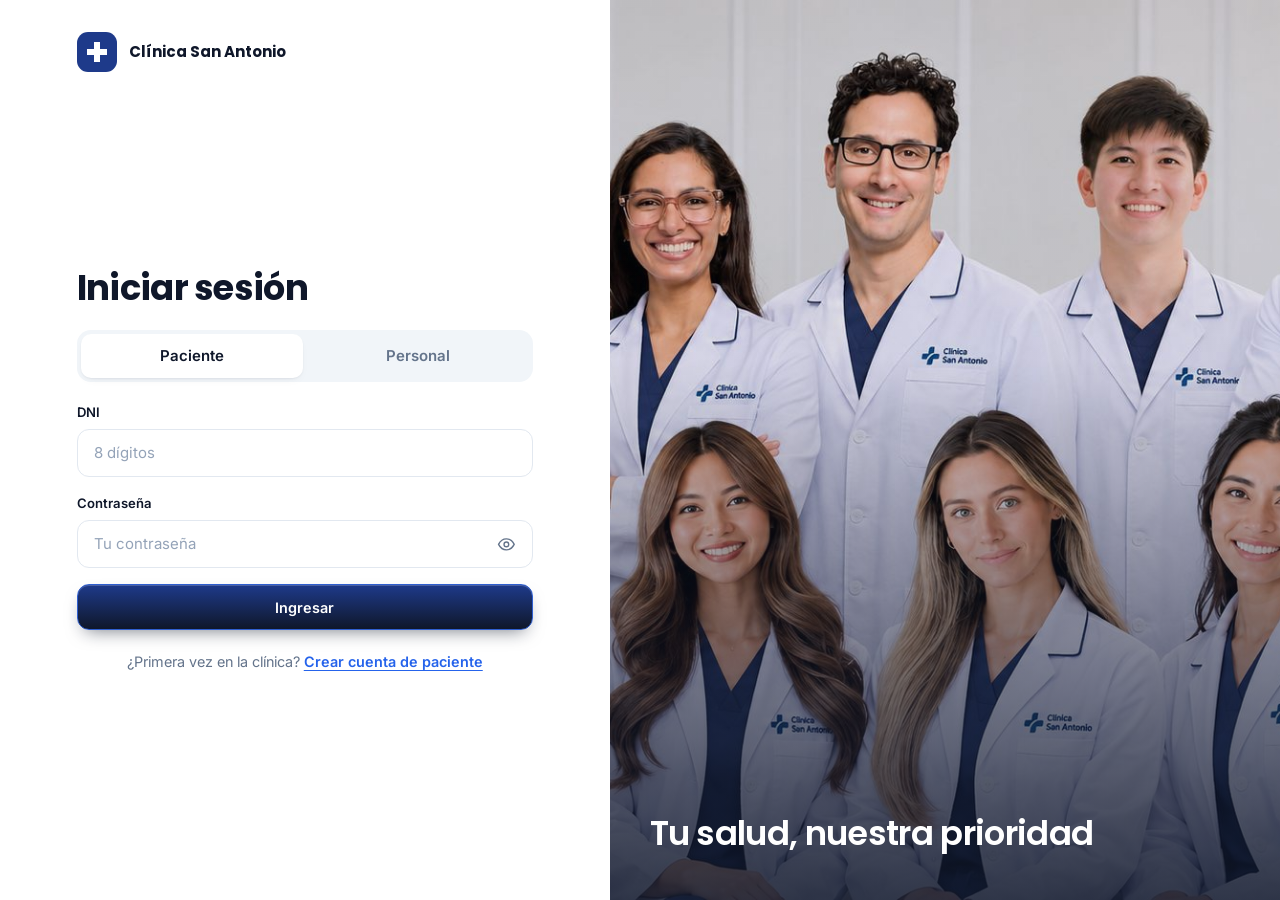
==== commit 7741fb69: "feat: actualizacion de interfaz desde claude code" ====
--- a/frontend/index.html
+++ b/frontend/index.html
@@ -28,24 +28,8 @@
       </svg>
       <span class="marca__texto">
         <strong>Clínica San Antonio</strong>
-        <small>Gestión de citas</small>
       </span>
     </a>
-
-    <div class="selector-rol" id="selectorRol" role="group" aria-label="Cambiar rol activo">
-      <button class="selector-rol__opcion" type="button" data-rol="paciente" aria-pressed="false">
-        <svg class="icono" viewBox="0 0 24 24" aria-hidden="true"><circle cx="12" cy="8" r="4"/><path d="M4 21a8 8 0 0 1 16 0"/></svg>
-        <span class="selector-rol__texto">Paciente</span>
-      </button>
-      <button class="selector-rol__opcion" type="button" data-rol="medico" aria-pressed="false">
-        <svg class="icono" viewBox="0 0 24 24" aria-hidden="true"><path d="M5 3v5a5 5 0 0 0 10 0V3"/><path d="M10 13v2a5 5 0 0 0 10 0v-2.5"/><circle cx="20" cy="10.5" r="2"/></svg>
-        <span class="selector-rol__texto">Médico</span>
-      </button>
-      <button class="selector-rol__opcion" type="button" data-rol="administrador" aria-pressed="false">
-        <svg class="icono" viewBox="0 0 24 24" aria-hidden="true"><path d="M12 3 4 6v6c0 4.5 3.4 8.3 8 9 4.6-.7 8-4.5 8-9V6z"/><path d="m9 12 2 2 4-4"/></svg>
-        <span class="selector-rol__texto">Administrador</span>
-      </button>
-    </div>
 
     <div class="barra-superior__acciones">
       <div class="notificaciones">
@@ -69,6 +53,10 @@
           <small id="usuarioDetalle"></small>
         </span>
       </div>
+
+      <button class="boton-icono" id="botonCerrarSesion" type="button" aria-label="Cerrar sesión" title="Cerrar sesión">
+        <svg class="icono" viewBox="0 0 24 24" aria-hidden="true"><path d="M9 21H5.5A1.5 1.5 0 0 1 4 19.5v-15A1.5 1.5 0 0 1 5.5 3H9"/><path d="M16 17l5-5-5-5M21 12H9"/></svg>
+      </button>
     </div>
   </header>
 
--- a/frontend/css/global.css
+++ b/frontend/css/global.css
@@ -175,56 +175,9 @@
   white-space: nowrap;
 }
 
-.marca__texto small {
-  display: block;
-  color: var(--color-texto-tenue);
-  font-size: .75rem;
-  line-height: 1.3;
-}
-
-.selector-rol {
-  display: flex;
-  gap: 4px;
+.barra-superior__acciones {
+  display: flex;
   margin-left: auto;
-  padding: 4px;
-  border: 1px solid rgba(255, 255, 255, .12);
-  border-radius: 999px;
-  background: rgba(255, 255, 255, .06);
-}
-
-.selector-rol__opcion {
-  display: flex;
-  align-items: center;
-  gap: 8px;
-  height: 36px;
-  padding: 0 14px;
-  border: 0;
-  border-radius: 999px;
-  background: transparent;
-  color: #CBD5E1;
-  font-size: .84rem;
-  font-weight: 500;
-  transition: background .15s, color .15s;
-}
-
-.selector-rol__opcion .icono {
-  width: 17px;
-  height: 17px;
-}
-
-.selector-rol__opcion:hover {
-  background: rgba(255, 255, 255, .08);
-  color: #fff;
-}
-
-.selector-rol__opcion[aria-pressed="true"] {
-  background: #fff;
-  color: var(--color-noche);
-  font-weight: 600;
-}
-
-.barra-superior__acciones {
-  display: flex;
   align-items: center;
   gap: 14px;
 }
@@ -1004,19 +957,6 @@
   }
 }
 
-@media (max-width: 760px) {
-  .selector-rol__texto,
-  .marca__texto small {
-    display: none;
-  }
-
-  .selector-rol__opcion {
-    width: 36px;
-    padding: 0;
-    justify-content: center;
-  }
-}
-
 @media (max-width: 520px) {
   .barra-superior {
     gap: 8px;
--- a/frontend/css/modules.css
+++ b/frontend/css/modules.css
@@ -1480,3 +1480,605 @@
     width: 72px;
   }
 }
+
+.acceso {
+  background: #fff;
+}
+
+.acceso__distribucion {
+  display: grid;
+  grid-template-columns: minmax(0, 1fr) minmax(0, 1.1fr);
+  min-height: 100vh;
+}
+
+.acceso__panel {
+  display: flex;
+  flex-direction: column;
+  padding: 32px clamp(24px, 6vw, 80px);
+}
+
+.acceso__marca {
+  display: inline-flex;
+  align-items: center;
+  gap: 12px;
+  align-self: flex-start;
+  color: var(--color-noche);
+  font-family: var(--fuente-titulos);
+  text-decoration: none;
+}
+
+.acceso__contenido {
+  display: grid;
+  gap: 20px;
+  width: 100%;
+  max-width: 520px;
+  margin: auto;
+  padding: 32px 0;
+}
+
+.acceso__titulo {
+  font-size: clamp(1.7rem, 1.4rem + 1vw, 2.2rem);
+  font-weight: 700;
+  letter-spacing: -.02em;
+}
+
+.acceso__tipos {
+  display: grid;
+  grid-template-columns: repeat(2, 1fr);
+  gap: 4px;
+  padding: 4px;
+  border-radius: 14px;
+  background: var(--color-superficie-2);
+}
+
+.acceso__tipo {
+  min-height: 44px;
+  border: 0;
+  border-radius: 10px;
+  background: transparent;
+  color: var(--color-texto-suave);
+  font-weight: 600;
+  transition: background .15s, color .15s;
+}
+
+.acceso__tipo[aria-pressed="true"] {
+  background: #fff;
+  box-shadow: var(--sombra-sm);
+  color: var(--color-noche);
+}
+
+.acceso__formulario {
+  display: grid;
+  gap: 16px;
+}
+
+.acceso__rejilla {
+  display: grid;
+  grid-template-columns: repeat(2, minmax(0, 1fr));
+  gap: 16px;
+}
+
+.acceso__alterno {
+  color: var(--color-texto-suave);
+  font-size: .9rem;
+  text-align: center;
+}
+
+.acceso__enlace {
+  padding: 0;
+  border: 0;
+  background: none;
+  color: var(--color-azul-claro);
+  font-weight: 600;
+  text-decoration: underline;
+  text-underline-offset: 3px;
+}
+
+.acceso__imagen {
+  position: relative;
+  overflow: hidden;
+  background: var(--color-noche);
+}
+
+.acceso__imagen img {
+  display: block;
+  width: 100%;
+  height: 100%;
+  object-fit: cover;
+  object-position: 55% center;
+}
+
+.acceso__imagen::after {
+  content: "";
+  position: absolute;
+  inset: 0;
+  background: linear-gradient(180deg, rgba(15, 23, 42, .1) 40%, rgba(15, 23, 42, .85));
+}
+
+.acceso__lema {
+  position: absolute;
+  right: 40px;
+  bottom: 40px;
+  left: 40px;
+  z-index: 1;
+  color: #fff;
+  font-family: var(--fuente-titulos);
+  font-size: clamp(1.4rem, 1rem + 1.4vw, 2.2rem);
+  font-weight: 600;
+  letter-spacing: -.02em;
+}
+
+.campo__error {
+  color: var(--color-peligro);
+  font-size: .8rem;
+  font-weight: 500;
+}
+
+.entrada[aria-invalid="true"] {
+  border-color: var(--color-peligro);
+}
+
+select.entrada {
+  padding-right: 12px;
+}
+
+.campo__contrasena {
+  position: relative;
+}
+
+.campo__contrasena .entrada {
+  padding-right: 52px;
+}
+
+.campo__ver {
+  position: absolute;
+  top: 50%;
+  right: 8px;
+  display: grid;
+  place-items: center;
+  width: 36px;
+  height: 36px;
+  border: 0;
+  border-radius: 10px;
+  background: transparent;
+  color: var(--color-texto-suave);
+  transform: translateY(-50%);
+}
+
+.campo__ver:hover {
+  background: var(--color-superficie-2);
+  color: var(--color-titulo);
+}
+
+.portada {
+  display: flex;
+  align-items: center;
+  min-height: 200px;
+  margin-bottom: 24px;
+  padding: 36px clamp(24px, 4vw, 48px);
+  border-radius: var(--radio-lg);
+  background:
+    radial-gradient(circle at 92% 20%, rgba(37, 99, 235, .35), transparent 45%),
+    var(--degradado-primario);
+  box-shadow: var(--sombra-md);
+  color: #fff;
+}
+
+.portada__texto {
+  display: grid;
+  gap: 8px;
+}
+
+.portada__titulo {
+  color: #fff;
+  font-size: clamp(1.8rem, 1.4rem + 1.4vw, 2.6rem);
+  font-weight: 700;
+  letter-spacing: -.02em;
+}
+
+.portada__lema {
+  color: #CBD5E1;
+  font-size: 1.1rem;
+}
+
+.portada__lema strong {
+  color: #fff;
+  font-weight: 600;
+}
+
+.portada__acciones {
+  display: flex;
+  flex-wrap: wrap;
+  gap: 12px;
+  margin-top: 16px;
+}
+
+.boton--claro {
+  background: #fff;
+  color: var(--color-noche);
+}
+
+.boton--claro:hover:not(:disabled) {
+  background: var(--color-azul-suave);
+}
+
+.boton--portada {
+  border-color: rgba(255, 255, 255, .35);
+  background: rgba(255, 255, 255, .08);
+  color: #fff;
+}
+
+.boton--portada:hover:not(:disabled) {
+  background: rgba(255, 255, 255, .16);
+}
+
+.indicadores--tres {
+  grid-template-columns: repeat(3, minmax(0, 1fr));
+}
+
+.medicos-disponibles {
+  display: grid;
+  gap: 20px;
+  margin-top: 24px;
+}
+
+.medicos-disponibles .panel__cabecera {
+  margin-bottom: 0;
+}
+
+.medicos-disponibles__equipo {
+  overflow: hidden;
+  height: clamp(160px, 22vw, 260px);
+  border-radius: var(--radio);
+}
+
+.medicos-disponibles__equipo img {
+  display: block;
+  width: 100%;
+  height: 100%;
+  object-fit: cover;
+  object-position: center 30%;
+}
+
+.medicos-disponibles__lista {
+  display: grid;
+  grid-template-columns: repeat(3, minmax(0, 1fr));
+  gap: 12px;
+}
+
+.medico-disponible {
+  display: grid;
+  grid-template-columns: auto minmax(0, 1fr);
+  gap: 4px 14px;
+  align-items: center;
+  height: 100%;
+  padding: 16px;
+  border: 1px solid var(--color-borde);
+  border-radius: var(--radio);
+  background: #fff;
+  color: inherit;
+  text-decoration: none;
+  transition: border-color .15s, box-shadow .15s, transform .15s;
+}
+
+.medico-disponible:hover {
+  border-color: var(--color-azul-claro);
+  box-shadow: 0 8px 22px -14px rgba(37, 99, 235, .55);
+  transform: translateY(-1px);
+}
+
+.medico-disponible__info {
+  display: grid;
+  min-width: 0;
+}
+
+.medico-disponible__info small {
+  color: var(--color-azul-claro);
+  font-size: .7rem;
+  font-weight: 700;
+  letter-spacing: .08em;
+  text-transform: uppercase;
+}
+
+.medico-disponible__info strong {
+  color: var(--color-titulo);
+  font-size: .95rem;
+  line-height: 1.3;
+}
+
+.medico-disponible__fecha {
+  display: inline-flex;
+  align-items: center;
+  gap: 6px;
+  margin-top: 4px;
+  color: var(--color-exito);
+  font-size: .78rem;
+  font-weight: 600;
+}
+
+.medico-disponible__fecha .icono {
+  width: 15px;
+  height: 15px;
+}
+
+.medico-disponible__accion {
+  display: inline-flex;
+  grid-column: 1 / -1;
+  align-items: center;
+  gap: 6px;
+  justify-self: end;
+  color: var(--color-azul-claro);
+  font-size: .82rem;
+  font-weight: 600;
+}
+
+.medico-disponible__accion .icono {
+  width: 16px;
+  height: 16px;
+}
+
+.boton-icono--claro {
+  border-color: var(--color-borde);
+  color: var(--color-noche);
+}
+
+.boton-icono--claro:hover:not(:disabled) {
+  border-color: var(--color-azul-claro);
+  background: var(--color-azul-suave);
+  color: var(--color-azul-claro);
+}
+
+.boton-icono:disabled {
+  cursor: not-allowed;
+  opacity: .4;
+}
+
+.agenda-semanal {
+  display: grid;
+  gap: 20px;
+}
+
+.agenda-semanal__cabecera {
+  display: flex;
+  flex-wrap: wrap;
+  align-items: center;
+  justify-content: space-between;
+  gap: 16px;
+}
+
+.agenda-semanal__medico {
+  display: flex;
+  align-items: center;
+  gap: 14px;
+}
+
+.agenda-semanal__medico p {
+  color: var(--color-texto-suave);
+  font-size: .88rem;
+}
+
+.agenda-semanal__navegacion {
+  display: flex;
+  align-items: center;
+  gap: 10px;
+}
+
+.agenda-semanal__periodo {
+  min-width: 190px;
+  color: var(--color-titulo);
+  font-size: .9rem;
+  font-weight: 600;
+  text-align: center;
+}
+
+.agenda-semanal__tabla-contenedor {
+  overflow-x: auto;
+  border: 1px solid var(--color-borde);
+  border-radius: var(--radio);
+}
+
+.agenda-semanal__tabla {
+  width: 100%;
+  min-width: 720px;
+  border-collapse: separate;
+  border-spacing: 0;
+  table-layout: fixed;
+  font-size: .84rem;
+}
+
+.agenda-semanal__tabla th,
+.agenda-semanal__tabla td {
+  padding: 8px 6px;
+  border-bottom: 1px solid var(--color-borde);
+  text-align: center;
+}
+
+.agenda-semanal__tabla thead th {
+  padding: 14px 6px;
+  background: var(--color-superficie-2);
+  color: var(--color-titulo);
+  font-weight: 600;
+}
+
+.agenda-semanal__tabla th:first-child {
+  width: 76px;
+}
+
+.agenda-semanal__tabla tbody th {
+  background: var(--color-fondo);
+  color: var(--color-texto-suave);
+  font-weight: 600;
+  font-variant-numeric: tabular-nums;
+}
+
+.agenda-semanal__tabla tbody tr:last-child th,
+.agenda-semanal__tabla tbody tr:last-child td {
+  border-bottom: 0;
+}
+
+.celda-agenda {
+  display: grid;
+  place-items: center;
+  width: 100%;
+  min-height: 44px;
+  border: 2px solid transparent;
+  border-radius: 10px;
+  font-size: .8rem;
+  font-weight: 600;
+}
+
+button.celda-agenda:hover:not(:disabled) {
+  border-color: var(--color-azul-claro);
+}
+
+.celda-agenda--disponible {
+  background: var(--color-exito-suave);
+  color: var(--color-exito);
+}
+
+.celda-agenda--ocupado {
+  background: var(--color-azul-suave);
+  color: var(--color-azul);
+}
+
+.celda-agenda--bloqueado {
+  background: var(--color-superficie-2);
+  color: var(--color-texto-suave);
+}
+
+.celda-agenda--vacia {
+  color: var(--color-texto-tenue);
+}
+
+.celda-agenda--pasada {
+  opacity: .55;
+}
+
+.celda-agenda--seleccionada {
+  border-color: var(--color-noche);
+  box-shadow: 0 0 0 3px var(--color-azul-borde);
+}
+
+.agenda-semanal__leyenda {
+  display: flex;
+  flex-wrap: wrap;
+  gap: 8px;
+}
+
+.agenda-semanal__seleccion {
+  padding: 12px 16px;
+  border-radius: var(--radio-sm);
+  background: var(--color-fondo);
+  color: var(--color-texto);
+  font-size: .9rem;
+}
+
+.agenda-semanal__acciones {
+  display: flex;
+  flex-wrap: wrap;
+  gap: 12px;
+}
+
+.modal__texto {
+  margin-bottom: 16px;
+  color: var(--color-texto-suave);
+  font-size: .9rem;
+}
+
+.modal__cuerpo .campo + .campo {
+  margin-top: 14px;
+}
+
+.modal__cuerpo .campo__error {
+  margin-top: 10px;
+}
+
+.diagnostico {
+  display: grid;
+  grid-template-columns: minmax(0, 1.5fr) minmax(280px, 1fr);
+  gap: 24px;
+  align-items: start;
+}
+
+.diagnostico__formulario {
+  display: grid;
+  gap: 18px;
+}
+
+.diagnostico__lateral {
+  display: grid;
+  gap: 24px;
+}
+
+.diagnostico__paciente {
+  display: flex;
+  align-items: center;
+  gap: 14px;
+  margin-bottom: 16px;
+}
+
+.diagnostico__paciente p {
+  color: var(--color-texto-suave);
+  font-size: .86rem;
+}
+
+.diagnostico__historial {
+  display: grid;
+  gap: 12px;
+  margin-top: 12px;
+}
+
+.diagnostico__historial li {
+  display: grid;
+  gap: 2px;
+  padding-left: 14px;
+  border-left: 3px solid var(--color-azul-borde);
+}
+
+.diagnostico__historial time,
+.diagnostico__sin-historial {
+  color: var(--color-texto-suave);
+  font-size: .8rem;
+}
+
+.diagnostico__historial strong {
+  color: var(--color-titulo);
+  font-size: .9rem;
+  font-weight: 600;
+}
+
+@media (max-width: 1180px) {
+  .medicos-disponibles__lista {
+    grid-template-columns: repeat(2, minmax(0, 1fr));
+  }
+
+  .diagnostico {
+    grid-template-columns: minmax(0, 1fr);
+  }
+}
+
+@media (max-width: 900px) {
+  .acceso__distribucion {
+    grid-template-columns: minmax(0, 1fr);
+  }
+
+  .acceso__imagen {
+    display: none;
+  }
+}
+
+@media (max-width: 640px) {
+  .acceso__rejilla,
+  .medicos-disponibles__lista,
+  .indicadores--tres {
+    grid-template-columns: minmax(0, 1fr);
+  }
+
+  .portada {
+    padding: 28px 20px;
+  }
+
+  .agenda-semanal__acciones .boton {
+    flex: 1 1 100%;
+  }
+}
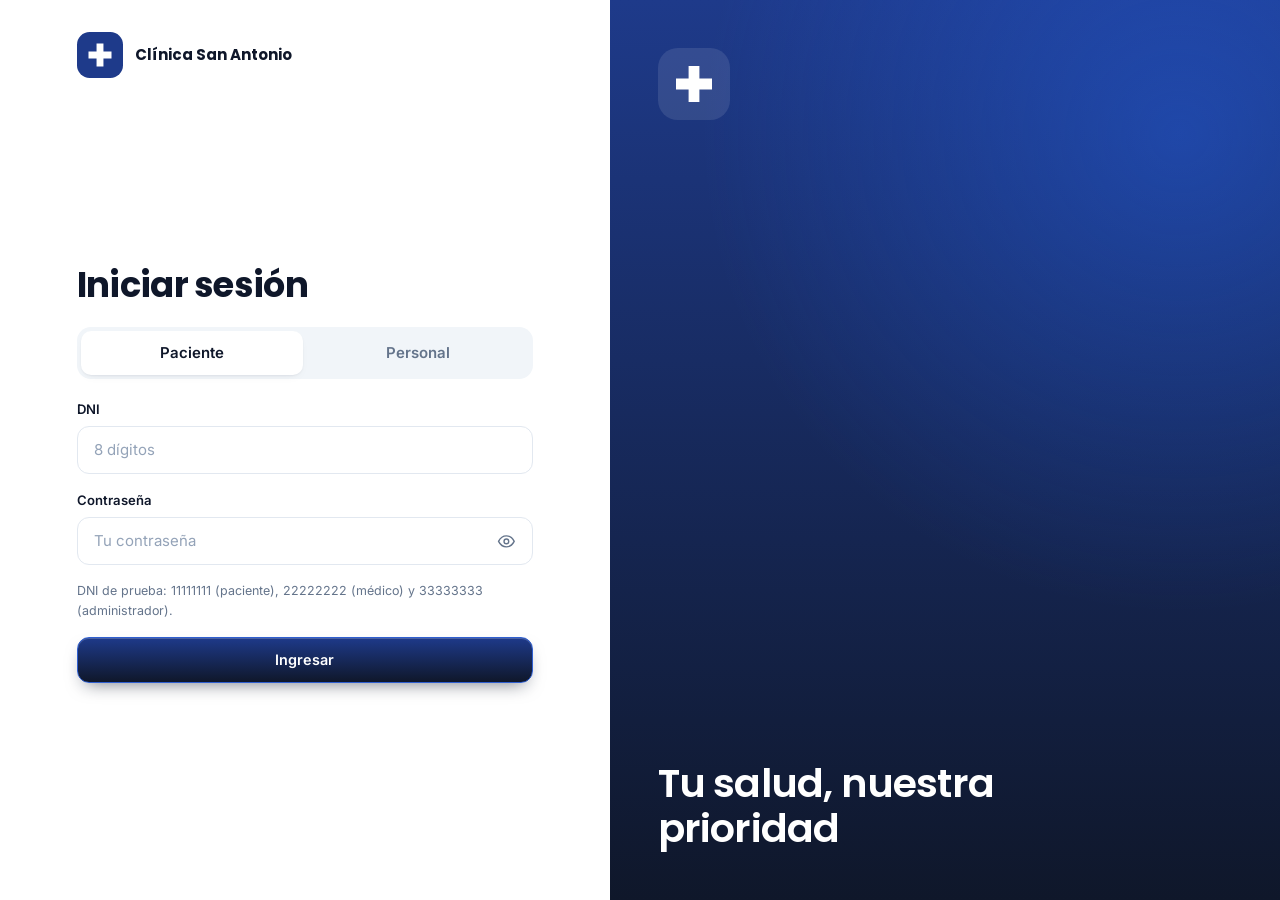
==== commit 280f6c51: "corrección" ====
--- a/frontend/index.html
+++ b/frontend/index.html
@@ -21,15 +21,15 @@
       <svg class="icono" viewBox="0 0 24 24" aria-hidden="true"><path d="M4 6h16M4 12h16M4 18h16"/></svg>
     </button>
 
-    <a class="marca" href="#/inicio">
-      <svg class="marca__logo" viewBox="0 0 40 40" aria-hidden="true">
-        <rect width="40" height="40" rx="11" fill="#1E3A8A"/>
-        <path d="M17 10h6v7h7v6h-7v7h-6v-7h-7v-6h7z" fill="#fff"/>
+    <a class="marca" href="#/inicio" aria-label="Clínica San Antonio, inicio">
+      <svg class="marca__logo" viewBox="0 0 48 48" aria-hidden="true">
+        <path d="M18 3h12a3 3 0 0 1 3 3v9h9a3 3 0 0 1 3 3v12a3 3 0 0 1-3 3h-9v9a3 3 0 0 1-3 3H18a3 3 0 0 1-3-3v-9H6a3 3 0 0 1-3-3V18a3 3 0 0 1 3-3h9V6a3 3 0 0 1 3-3Z" fill="#fff"/>
+        <path d="M21 12h6a1.5 1.5 0 0 1 1.5 1.5V20h6.5a1.5 1.5 0 0 1 1.5 1.5v5a1.5 1.5 0 0 1-1.5 1.5H28.5v6.5A1.5 1.5 0 0 1 27 36h-6a1.5 1.5 0 0 1-1.5-1.5V28H13a1.5 1.5 0 0 1-1.5-1.5v-5A1.5 1.5 0 0 1 13 20h6.5v-6.5A1.5 1.5 0 0 1 21 12Z" fill="#0F172A"/>
       </svg>
-      <span class="marca__texto">
-        <strong>Clínica San Antonio</strong>
-      </span>
+      <span class="marca__texto"><span>Clínica</span><span>San Antonio</span></span>
     </a>
+
+    <nav class="navegacion-superior" id="navegacionSuperior" aria-label="Principal"></nav>
 
     <div class="barra-superior__acciones">
       <div class="notificaciones">
--- a/frontend/css/global.css
+++ b/frontend/css/global.css
@@ -984,3 +984,158 @@
     transition-duration: .01ms !important;
   }
 }
+
+:root {
+  --alto-barra: 76px;
+}
+
+.barra-superior {
+  gap: 28px;
+  padding: 0 max(20px, calc((100vw - 1240px) / 2));
+}
+
+.marca {
+  gap: 12px;
+}
+
+.marca__logo {
+  width: 46px;
+  height: 46px;
+}
+
+.marca__texto {
+  font-family: var(--fuente-titulos);
+  font-size: 1.12rem;
+  font-weight: 600;
+  letter-spacing: -.01em;
+  line-height: 1.1;
+}
+
+.marca__texto span {
+  display: block;
+  white-space: nowrap;
+}
+
+.navegacion-superior {
+  display: flex;
+  align-items: center;
+  gap: 30px;
+  height: 36px;
+  margin-left: 4px;
+  padding-left: 36px;
+  border-left: 1px solid rgba(255, 255, 255, .16);
+}
+
+.navegacion-superior__enlace {
+  position: relative;
+  padding: 8px 0;
+  color: #fff;
+  font-size: .94rem;
+  font-weight: 500;
+  text-decoration: none;
+  white-space: nowrap;
+}
+
+.navegacion-superior__enlace::after {
+  content: "";
+  position: absolute;
+  right: 0;
+  bottom: 2px;
+  left: 0;
+  height: 2px;
+  border-radius: 2px;
+  background: #3D9BFF;
+  transform: scaleX(0);
+  transition: transform .2s;
+}
+
+.navegacion-superior__enlace:hover::after,
+.navegacion-superior__enlace[aria-current="page"]::after {
+  transform: scaleX(1);
+}
+
+.boton-icono {
+  width: 44px;
+  height: 44px;
+  border-color: rgba(255, 255, 255, .5);
+  border-radius: 50%;
+}
+
+.usuario-actual {
+  padding: 4px 16px 4px 4px;
+  border: 1px solid rgba(255, 255, 255, .5);
+  border-radius: 999px;
+}
+
+.avatar--claro {
+  width: 36px;
+  height: 36px;
+}
+
+.menu-lateral,
+.fondo-menu {
+  display: none;
+}
+
+.vista {
+  margin-left: 0;
+  padding: 32px max(20px, calc((100vw - 1240px) / 2)) 72px;
+}
+
+.vista__contenido {
+  max-width: none;
+}
+
+@media (max-width: 980px) {
+  .navegacion-superior {
+    display: none;
+  }
+
+  .barra-superior {
+    gap: 14px;
+    height: 72px;
+    padding: 0 16px;
+  }
+
+  .boton-menu {
+    display: grid;
+  }
+
+  .menu-lateral {
+    display: flex;
+    top: 72px;
+  }
+
+  .fondo-menu {
+    display: block;
+    inset: 72px 0 0;
+  }
+
+  .fondo-menu[hidden] {
+    display: none;
+  }
+
+  .usuario-actual {
+    padding: 4px;
+  }
+
+  .vista {
+    padding: 24px 20px 56px;
+  }
+}
+
+@media (max-width: 700px) {
+  .marca__texto {
+    font-size: .92rem;
+  }
+
+  .marca__logo {
+    width: 40px;
+    height: 40px;
+  }
+
+  .boton-icono {
+    width: 40px;
+    height: 40px;
+  }
+}
--- a/frontend/css/modules.css
+++ b/frontend/css/modules.css
@@ -1574,38 +1574,31 @@
   text-underline-offset: 3px;
 }
 
-.acceso__imagen {
+.acceso__lateral {
   position: relative;
+  display: flex;
+  flex-direction: column;
+  justify-content: space-between;
   overflow: hidden;
-  background: var(--color-noche);
-}
-
-.acceso__imagen img {
-  display: block;
-  width: 100%;
-  height: 100%;
-  object-fit: cover;
-  object-position: 55% center;
-}
-
-.acceso__imagen::after {
-  content: "";
-  position: absolute;
-  inset: 0;
-  background: linear-gradient(180deg, rgba(15, 23, 42, .1) 40%, rgba(15, 23, 42, .85));
+  padding: 48px;
+  background:
+    radial-gradient(circle at 85% 15%, rgba(37, 99, 235, .4), transparent 50%),
+    var(--degradado-primario);
+}
+
+.acceso__simbolo {
+  width: 72px;
+  height: 72px;
 }
 
 .acceso__lema {
-  position: absolute;
-  right: 40px;
-  bottom: 40px;
-  left: 40px;
-  z-index: 1;
+  max-width: 14ch;
   color: #fff;
   font-family: var(--fuente-titulos);
-  font-size: clamp(1.4rem, 1rem + 1.4vw, 2.2rem);
+  font-size: clamp(1.8rem, 1.2rem + 1.6vw, 2.8rem);
   font-weight: 600;
   letter-spacing: -.02em;
+  line-height: 1.15;
 }
 
 .campo__error {
@@ -1650,172 +1643,30 @@
   color: var(--color-titulo);
 }
 
-.portada {
-  display: flex;
-  align-items: center;
-  min-height: 200px;
-  margin-bottom: 24px;
-  padding: 36px clamp(24px, 4vw, 48px);
-  border-radius: var(--radio-lg);
-  background:
-    radial-gradient(circle at 92% 20%, rgba(37, 99, 235, .35), transparent 45%),
-    var(--degradado-primario);
-  box-shadow: var(--sombra-md);
-  color: #fff;
-}
-
-.portada__texto {
-  display: grid;
-  gap: 8px;
-}
-
-.portada__titulo {
-  color: #fff;
-  font-size: clamp(1.8rem, 1.4rem + 1.4vw, 2.6rem);
-  font-weight: 700;
-  letter-spacing: -.02em;
-}
-
-.portada__lema {
-  color: #CBD5E1;
-  font-size: 1.1rem;
-}
-
-.portada__lema strong {
-  color: #fff;
-  font-weight: 600;
-}
-
-.portada__acciones {
-  display: flex;
-  flex-wrap: wrap;
-  gap: 12px;
-  margin-top: 16px;
-}
-
-.boton--claro {
-  background: #fff;
-  color: var(--color-noche);
-}
-
-.boton--claro:hover:not(:disabled) {
-  background: var(--color-azul-suave);
-}
-
-.boton--portada {
-  border-color: rgba(255, 255, 255, .35);
-  background: rgba(255, 255, 255, .08);
-  color: #fff;
-}
-
-.boton--portada:hover:not(:disabled) {
-  background: rgba(255, 255, 255, .16);
-}
-
-.indicadores--tres {
-  grid-template-columns: repeat(3, minmax(0, 1fr));
-}
-
-.medicos-disponibles {
-  display: grid;
-  gap: 20px;
-  margin-top: 24px;
-}
-
-.medicos-disponibles .panel__cabecera {
-  margin-bottom: 0;
-}
-
-.medicos-disponibles__equipo {
-  overflow: hidden;
-  height: clamp(160px, 22vw, 260px);
-  border-radius: var(--radio);
-}
-
-.medicos-disponibles__equipo img {
-  display: block;
-  width: 100%;
-  height: 100%;
-  object-fit: cover;
-  object-position: center 30%;
-}
-
-.medicos-disponibles__lista {
-  display: grid;
-  grid-template-columns: repeat(3, minmax(0, 1fr));
-  gap: 12px;
-}
-
-.medico-disponible {
-  display: grid;
-  grid-template-columns: auto minmax(0, 1fr);
-  gap: 4px 14px;
-  align-items: center;
-  height: 100%;
-  padding: 16px;
-  border: 1px solid var(--color-borde);
-  border-radius: var(--radio);
-  background: #fff;
-  color: inherit;
-  text-decoration: none;
-  transition: border-color .15s, box-shadow .15s, transform .15s;
-}
-
-.medico-disponible:hover {
-  border-color: var(--color-azul-claro);
-  box-shadow: 0 8px 22px -14px rgba(37, 99, 235, .55);
-  transform: translateY(-1px);
-}
-
-.medico-disponible__info {
-  display: grid;
-  min-width: 0;
-}
-
-.medico-disponible__info small {
-  color: var(--color-azul-claro);
-  font-size: .7rem;
-  font-weight: 700;
-  letter-spacing: .08em;
-  text-transform: uppercase;
-}
-
-.medico-disponible__info strong {
-  color: var(--color-titulo);
-  font-size: .95rem;
-  line-height: 1.3;
-}
-
-.medico-disponible__fecha {
-  display: inline-flex;
-  align-items: center;
-  gap: 6px;
-  margin-top: 4px;
-  color: var(--color-exito);
-  font-size: .78rem;
-  font-weight: 600;
-}
-
-.medico-disponible__fecha .icono {
-  width: 15px;
-  height: 15px;
-}
-
-.medico-disponible__accion {
-  display: inline-flex;
-  grid-column: 1 / -1;
-  align-items: center;
-  gap: 6px;
-  justify-self: end;
-  color: var(--color-azul-claro);
-  font-size: .82rem;
-  font-weight: 600;
-}
-
-.medico-disponible__accion .icono {
-  width: 16px;
-  height: 16px;
-}
+
+
+
+
+
+
+
+
+
+
+
+
+
+
+
+
+
+
+
+
+
+
+
+
 
 .boton-icono--claro {
   border-color: var(--color-borde);
@@ -1993,7 +1844,8 @@
   margin-top: 10px;
 }
 
-.diagnostico {
+.diagnostico,
+.reasignacion {
   display: grid;
   grid-template-columns: minmax(0, 1.5fr) minmax(280px, 1fr);
   gap: 24px;
@@ -2048,11 +1900,9 @@
 }
 
 @media (max-width: 1180px) {
-  .medicos-disponibles__lista {
-    grid-template-columns: repeat(2, minmax(0, 1fr));
-  }
-
-  .diagnostico {
+
+  .diagnostico,
+  .reasignacion {
     grid-template-columns: minmax(0, 1fr);
   }
 }
@@ -2062,23 +1912,494 @@
     grid-template-columns: minmax(0, 1fr);
   }
 
-  .acceso__imagen {
+  .acceso__lateral {
     display: none;
   }
 }
 
 @media (max-width: 640px) {
-  .acceso__rejilla,
-  .medicos-disponibles__lista,
-  .indicadores--tres {
+  .acceso__rejilla {
     grid-template-columns: minmax(0, 1fr);
-  }
-
-  .portada {
-    padding: 28px 20px;
   }
 
   .agenda-semanal__acciones .boton {
     flex: 1 1 100%;
   }
 }
+
+.comparacion {
+  display: flex;
+  align-items: center;
+  justify-content: space-between;
+  gap: 12px;
+  margin-top: 16px;
+  padding: 14px 16px;
+  border: 1px solid var(--color-borde);
+  border-radius: var(--radio-sm);
+  background: var(--color-fondo);
+}
+
+.comparacion__medico small {
+  display: block;
+  color: var(--color-texto-suave);
+  font-size: .72rem;
+}
+
+.comparacion__medico strong {
+  color: var(--color-titulo);
+  font-size: .9rem;
+}
+
+.avatar-medico {
+  display: block;
+  width: 56px;
+  height: 56px;
+  flex: none;
+  overflow: hidden;
+  border-radius: 16px;
+  background: #DDEBFD;
+}
+
+.avatar-medico svg {
+  display: block;
+  width: 100%;
+  height: 100%;
+}
+
+.avatar-medico--tarjeta {
+  width: 60px;
+  height: 60px;
+}
+
+.avatar-medico--grande {
+  width: 72px;
+  height: 72px;
+  border-radius: 18px;
+}
+
+.avatar-medico--completo {
+  width: 100%;
+  height: 100%;
+  border-radius: 0;
+}
+
+.portada {
+  position: relative;
+  overflow: hidden;
+  isolation: isolate;
+  min-height: 440px;
+  border: 1px solid var(--color-borde);
+  border-radius: var(--radio-lg);
+  background: linear-gradient(180deg, #fff 0%, var(--color-fondo) 100%);
+}
+
+.portada__foto {
+  position: absolute;
+  z-index: -1;
+  inset: 0 0 0 auto;
+  width: min(62%, 720px);
+  background: url("../img/portada.jpg") right top / cover no-repeat;
+  -webkit-mask-image: linear-gradient(90deg, transparent 0, #000 24%);
+  mask-image: linear-gradient(90deg, transparent 0, #000 24%);
+}
+
+.portada__texto {
+  max-width: 580px;
+  padding: 72px 56px 150px;
+}
+
+.portada__etiqueta {
+  display: flex;
+  align-items: center;
+  gap: 16px;
+  color: var(--color-azul);
+  font-size: .8rem;
+  font-weight: 600;
+  letter-spacing: .22em;
+  line-height: 1.2;
+  text-transform: uppercase;
+}
+
+.portada__etiqueta::after {
+  content: "";
+  width: 64px;
+  height: 2px;
+  border-radius: 2px;
+  background: var(--color-azul-medio);
+}
+
+.portada__titulo {
+  margin-top: 20px;
+  font-size: clamp(2.4rem, 1.4rem + 3vw, 3.6rem);
+  font-weight: 700;
+  letter-spacing: -.03em;
+  line-height: 1.08;
+}
+
+.portada__titulo span {
+  color: var(--color-azul-medio);
+}
+
+.portada__lema {
+  max-width: 30ch;
+  margin-top: 18px;
+  color: var(--color-texto);
+  font-size: 1.1rem;
+}
+
+.portada__acciones {
+  display: flex;
+  flex-wrap: wrap;
+  gap: 14px;
+  margin-top: 32px;
+}
+
+.portada__acciones .boton {
+  min-height: 56px;
+  padding: 0 28px;
+  font-size: 1rem;
+}
+
+.servicios {
+  position: relative;
+  z-index: 2;
+  display: grid;
+  grid-template-columns: repeat(4, minmax(0, 1fr));
+  gap: 20px;
+  margin: -104px 28px 0;
+}
+
+.servicio {
+  display: grid;
+  justify-items: center;
+  gap: 6px;
+  padding: 30px 24px 28px;
+  border: 1px solid var(--color-borde);
+  border-radius: 20px;
+  background: #fff;
+  box-shadow: var(--sombra-md);
+  text-align: center;
+  transition: transform .2s, box-shadow .2s;
+}
+
+.servicio:hover {
+  transform: translateY(-4px);
+  box-shadow: var(--sombra-lg);
+}
+
+.servicio__icono {
+  display: grid;
+  place-items: center;
+  width: 64px;
+  height: 64px;
+  margin-bottom: 12px;
+  border-radius: 18px;
+  background: linear-gradient(160deg, #F1F7FF, #DDEBFD);
+  color: var(--color-azul-claro);
+}
+
+.servicio__icono .icono {
+  width: 32px;
+  height: 32px;
+  stroke-width: 1.5;
+}
+
+.servicio h3 {
+  font-size: 1.08rem;
+  font-weight: 600;
+}
+
+.servicio p {
+  max-width: 20ch;
+  color: var(--color-texto-suave);
+  font-size: .92rem;
+}
+
+.especialistas {
+  margin-top: 72px;
+}
+
+.bloque__cabecera {
+  display: flex;
+  flex-wrap: wrap;
+  align-items: flex-end;
+  justify-content: space-between;
+  gap: 24px;
+  margin-bottom: 28px;
+}
+
+.bloque__titulo {
+  font-size: clamp(1.6rem, 1.3rem + 1vw, 2.2rem);
+  font-weight: 700;
+  letter-spacing: -.02em;
+}
+
+.filtros {
+  display: flex;
+  flex-wrap: wrap;
+  gap: 8px;
+}
+
+.filtro {
+  min-height: 38px;
+  padding: 0 16px;
+  border: 1px solid var(--color-borde);
+  border-radius: 999px;
+  background: #fff;
+  color: var(--color-texto);
+  font-size: .84rem;
+  font-weight: 500;
+  transition: all .15s;
+}
+
+.filtro:hover {
+  border-color: var(--color-azul-claro);
+  color: var(--color-azul-claro);
+}
+
+.filtro[aria-pressed="true"] {
+  border-color: var(--color-noche);
+  background: var(--color-noche);
+  color: #fff;
+}
+
+.especialistas__rejilla {
+  display: grid;
+  grid-template-columns: repeat(4, minmax(0, 1fr));
+  gap: 20px;
+}
+
+.tarjeta-especialista {
+  display: flex;
+  flex-direction: column;
+  overflow: hidden;
+  border: 1px solid var(--color-borde);
+  border-radius: 20px;
+  background: #fff;
+  box-shadow: var(--sombra-sm);
+  transition: transform .2s, box-shadow .2s;
+}
+
+.tarjeta-especialista:hover {
+  transform: translateY(-4px);
+  box-shadow: var(--sombra-md);
+}
+
+.tarjeta-especialista__foto {
+  aspect-ratio: 1 / .86;
+  overflow: hidden;
+  background: #DDEBFD;
+}
+
+.tarjeta-especialista__cuerpo {
+  display: grid;
+  flex: 1;
+  gap: 2px;
+  align-content: start;
+  padding: 18px 20px 20px;
+}
+
+.tarjeta-especialista__especialidad {
+  color: var(--color-azul-claro);
+  font-size: .72rem;
+  font-weight: 600;
+  letter-spacing: .08em;
+  text-transform: uppercase;
+}
+
+.tarjeta-especialista__nombre {
+  margin-top: 2px;
+  font-size: 1.04rem;
+  font-weight: 600;
+  line-height: 1.3;
+}
+
+.tarjeta-especialista__cmp {
+  color: var(--color-texto-suave);
+  font-size: .82rem;
+}
+
+.tarjeta-especialista__pie {
+  display: flex;
+  align-items: center;
+  justify-content: space-between;
+  gap: 10px;
+  margin-top: 16px;
+  padding-top: 16px;
+  border-top: 1px solid var(--color-borde);
+}
+
+.tarjeta-especialista__precio small {
+  display: block;
+  color: var(--color-texto-suave);
+  font-size: .7rem;
+  line-height: 1.2;
+}
+
+.tarjeta-especialista__precio b {
+  color: var(--color-titulo);
+  font-family: var(--fuente-titulos);
+  font-size: 1.05rem;
+  font-weight: 600;
+  font-variant-numeric: tabular-nums;
+}
+
+.mis-citas {
+  margin-top: 72px;
+  padding: 8px 0 0;
+  overflow: hidden;
+}
+
+.mis-citas .panel__cabecera {
+  margin: 0;
+  padding: 20px 28px;
+  border-bottom: 1px solid var(--color-borde);
+}
+
+.mis-citas .vacio {
+  margin: 28px;
+}
+
+.mis-citas__fila {
+  display: flex;
+  flex-wrap: wrap;
+  align-items: center;
+  gap: 20px;
+  padding: 20px 28px;
+  border-bottom: 1px solid var(--color-borde);
+  color: inherit;
+  text-decoration: none;
+  transition: background .15s;
+}
+
+.mis-citas__fila:hover {
+  background: var(--color-fondo);
+}
+
+.mis-citas__lista li:last-child .mis-citas__fila {
+  border-bottom: 0;
+}
+
+.mis-citas__info {
+  display: grid;
+  flex: 1;
+  min-width: 210px;
+}
+
+.mis-citas__info strong {
+  color: var(--color-titulo);
+  font-size: 1rem;
+  font-weight: 600;
+}
+
+.mis-citas__info small {
+  color: var(--color-texto-suave);
+  font-size: .88rem;
+}
+
+.mis-citas__fecha {
+  display: flex;
+  align-items: center;
+  gap: 8px;
+  color: var(--color-titulo);
+  font-size: .9rem;
+  font-weight: 500;
+}
+
+.mis-citas__fecha .icono {
+  width: 18px;
+  height: 18px;
+  color: var(--color-azul-claro);
+}
+
+@media (max-width: 1100px) {
+  .especialistas__rejilla {
+    grid-template-columns: repeat(3, minmax(0, 1fr));
+  }
+
+  .servicios {
+    grid-template-columns: repeat(2, minmax(0, 1fr));
+  }
+}
+
+@media (max-width: 980px) {
+  .portada {
+    display: flex;
+    flex-direction: column;
+    min-height: 0;
+  }
+
+  .portada__texto {
+    max-width: none;
+    padding: 44px 28px 28px;
+  }
+
+  .portada__foto {
+    position: relative;
+    z-index: 0;
+    order: 2;
+    inset: auto;
+    width: 100%;
+    height: 360px;
+    background-position: center top;
+    -webkit-mask-image: linear-gradient(180deg, transparent 0, #000 22%);
+    mask-image: linear-gradient(180deg, transparent 0, #000 22%);
+  }
+
+  .servicios {
+    margin: -64px 16px 0;
+  }
+}
+
+@media (max-width: 700px) {
+  .especialistas__rejilla {
+    grid-template-columns: repeat(2, minmax(0, 1fr));
+    gap: 14px;
+  }
+
+  .especialistas {
+    margin-top: 56px;
+  }
+
+  .mis-citas__fila {
+    padding: 18px;
+  }
+
+  .mis-citas .panel__cabecera {
+    padding: 18px;
+  }
+}
+
+@media (max-width: 520px) {
+  .especialistas__rejilla,
+  .servicios {
+    grid-template-columns: minmax(0, 1fr);
+  }
+
+  .tarjeta-especialista {
+    flex-direction: row;
+  }
+
+  .tarjeta-especialista__foto {
+    width: 116px;
+    flex: none;
+    aspect-ratio: auto;
+  }
+
+  .tarjeta-especialista__cuerpo {
+    padding: 14px 16px;
+  }
+
+  .tarjeta-especialista__pie {
+    margin-top: 10px;
+    padding-top: 10px;
+  }
+
+  .portada__foto {
+    height: 300px;
+  }
+
+  .portada__acciones .boton {
+    width: 100%;
+  }
+}
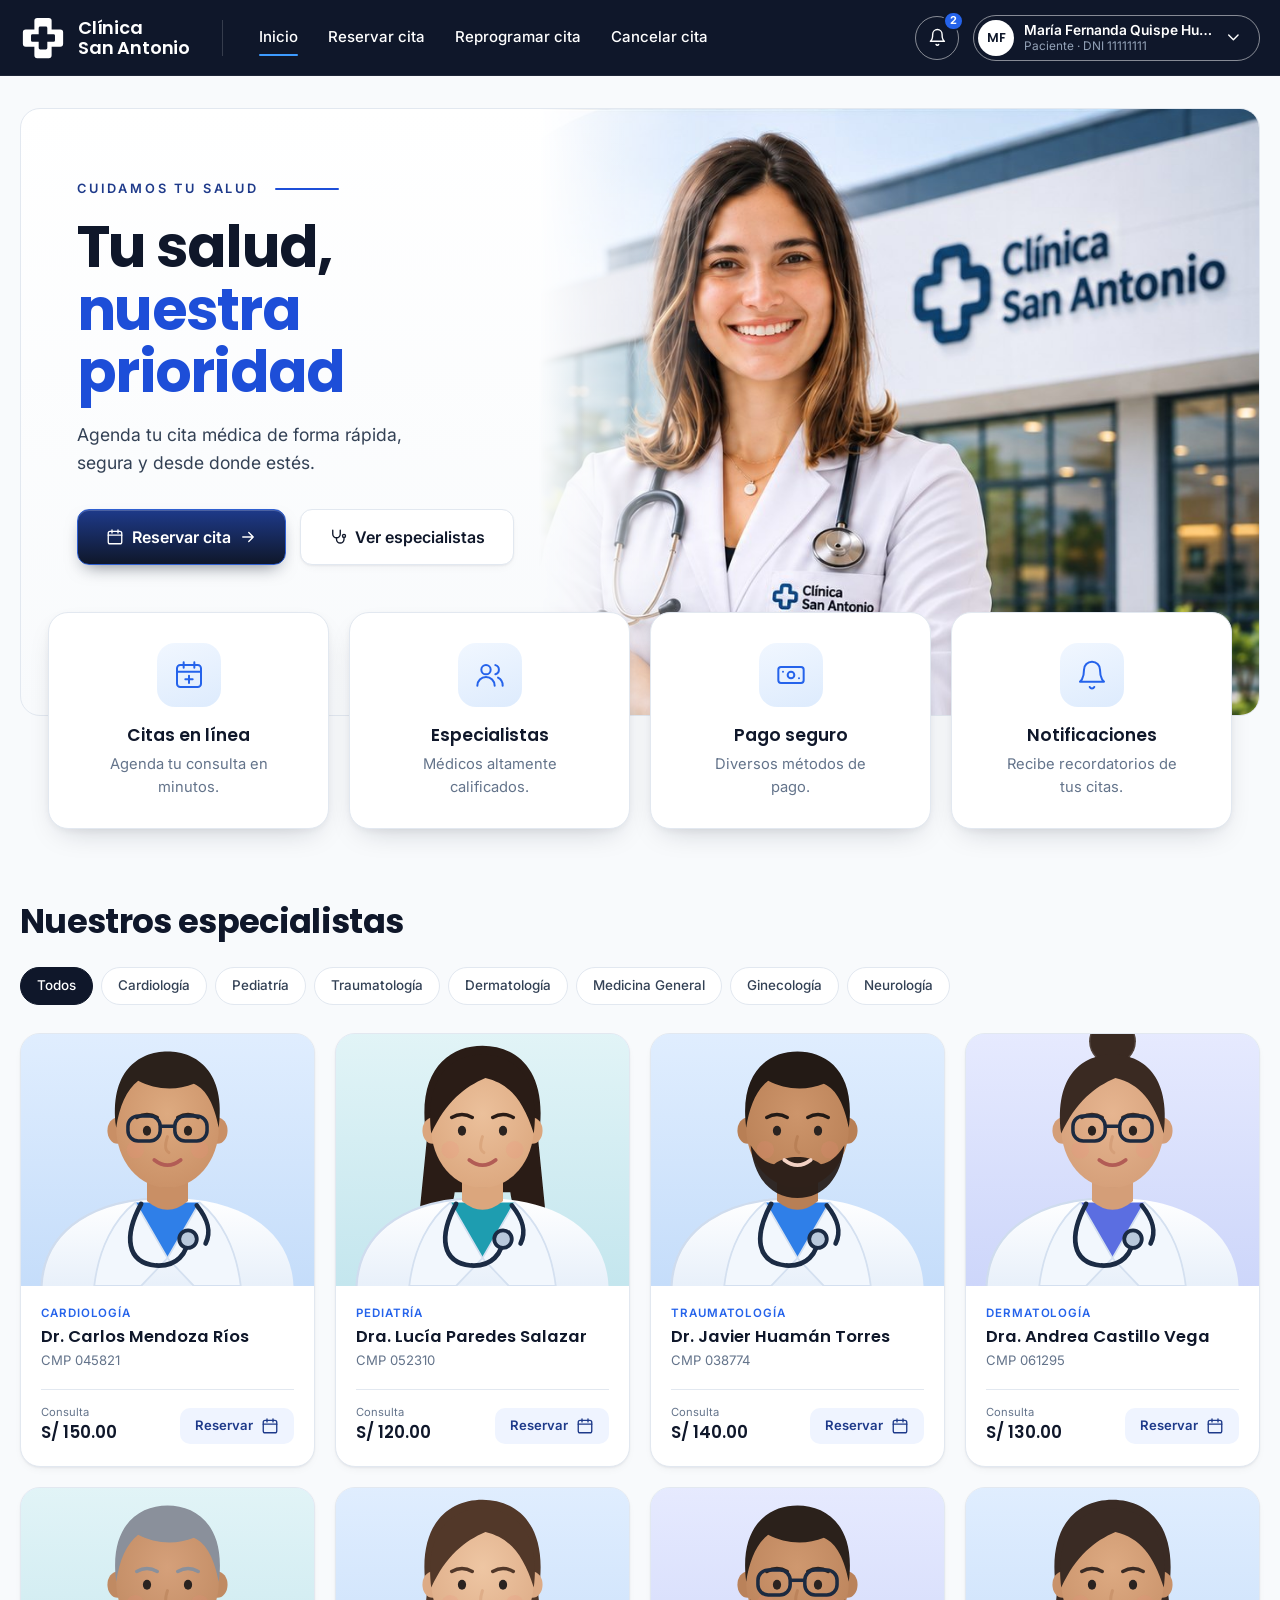
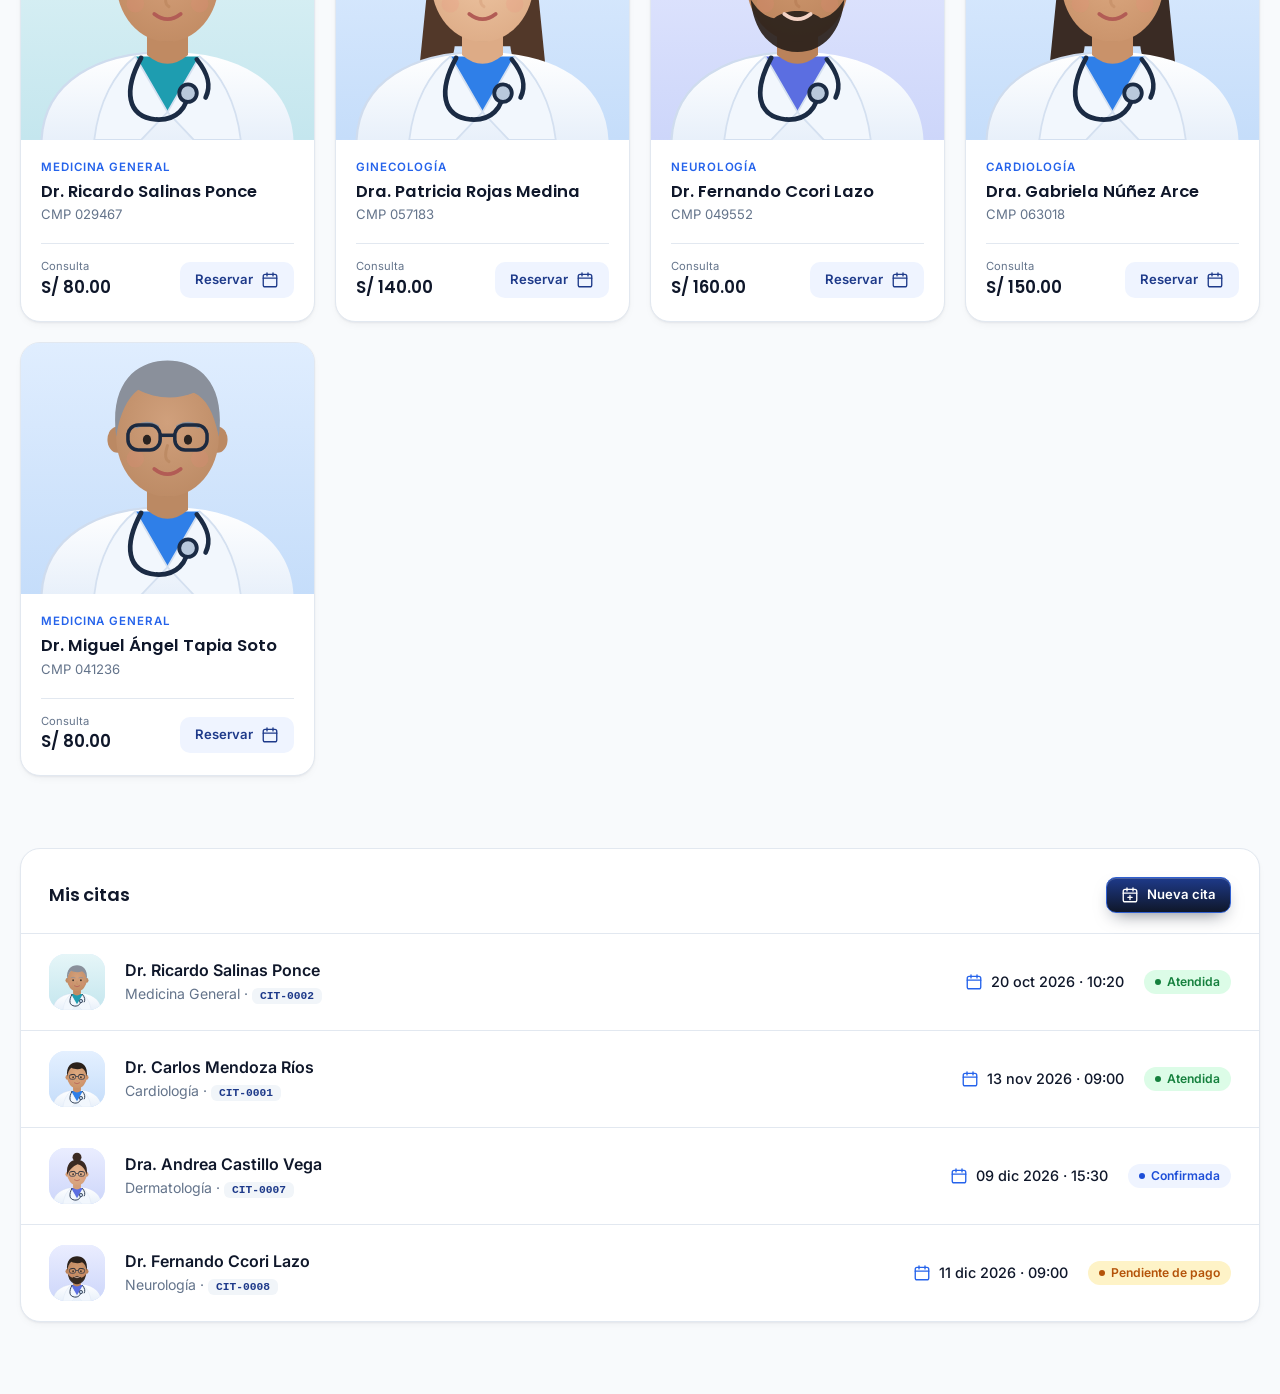
==== commit c3bb3026: "login" ====
--- a/frontend/index.html
+++ b/frontend/index.html
@@ -46,17 +46,17 @@
         </section>
       </div>
 
-      <div class="usuario-actual">
-        <span class="avatar avatar--claro" id="usuarioIniciales" aria-hidden="true"></span>
-        <span class="usuario-actual__texto">
-          <strong id="usuarioNombre"></strong>
-          <small id="usuarioDetalle"></small>
-        </span>
+      <div class="rol-actual">
+        <button class="usuario-actual" id="botonRol" type="button" aria-haspopup="menu" aria-expanded="false" aria-controls="menuRol">
+          <span class="avatar avatar--claro" id="usuarioIniciales" aria-hidden="true"></span>
+          <span class="usuario-actual__texto">
+            <strong id="usuarioNombre"></strong>
+            <small id="usuarioDetalle"></small>
+          </span>
+          <svg class="icono" viewBox="0 0 24 24" aria-hidden="true"><path d="m6 9 6 6 6-6"/></svg>
+        </button>
+        <div class="menu-rol" id="menuRol" role="menu" aria-label="Cambiar perfil" hidden></div>
       </div>
-
-      <button class="boton-icono" id="botonCerrarSesion" type="button" aria-label="Cerrar sesión" title="Cerrar sesión">
-        <svg class="icono" viewBox="0 0 24 24" aria-hidden="true"><path d="M9 21H5.5A1.5 1.5 0 0 1 4 19.5v-15A1.5 1.5 0 0 1 5.5 3H9"/><path d="M16 17l5-5-5-5M21 12H9"/></svg>
-      </button>
     </div>
   </header>
 
--- a/frontend/css/global.css
+++ b/frontend/css/global.css
@@ -1139,3 +1139,89 @@
     height: 40px;
   }
 }
+
+.rol-actual {
+  position: relative;
+}
+
+button.usuario-actual {
+  background: transparent;
+  color: inherit;
+  cursor: pointer;
+  text-align: left;
+}
+
+button.usuario-actual:hover,
+button.usuario-actual[aria-expanded="true"] {
+  background: rgba(255, 255, 255, .1);
+  border-color: #fff;
+}
+
+.menu-rol {
+  position: absolute;
+  top: 56px;
+  right: 0;
+  z-index: 60;
+  width: min(310px, calc(100vw - 32px));
+  padding: 8px;
+  border: 1px solid var(--color-borde);
+  border-radius: var(--radio);
+  background: #fff;
+  box-shadow: var(--sombra-lg);
+}
+
+.menu-rol__titulo {
+  padding: 10px 12px 8px;
+  color: var(--color-texto-suave);
+  font-size: .72rem;
+  font-weight: 600;
+  letter-spacing: .1em;
+  text-transform: uppercase;
+}
+
+.menu-rol__opcion {
+  display: flex;
+  align-items: center;
+  gap: 12px;
+  width: 100%;
+  padding: 10px 12px;
+  border: 0;
+  border-radius: 12px;
+  background: none;
+  color: var(--color-titulo);
+  text-align: left;
+}
+
+.menu-rol__opcion:hover,
+.menu-rol__opcion[aria-checked="true"] {
+  background: var(--color-azul-suave);
+}
+
+.menu-rol__opcion .avatar--claro {
+  background: var(--color-azul-suave);
+  color: var(--color-azul);
+}
+
+.menu-rol__texto {
+  flex: 1;
+  min-width: 0;
+}
+
+.menu-rol__texto strong,
+.menu-rol__texto small {
+  display: block;
+  line-height: 1.3;
+}
+
+.menu-rol__texto strong {
+  font-size: .9rem;
+}
+
+.menu-rol__texto small {
+  color: var(--color-texto-suave);
+  font-size: .78rem;
+}
+
+.menu-rol__opcion > .icono {
+  color: var(--color-azul-claro);
+}
